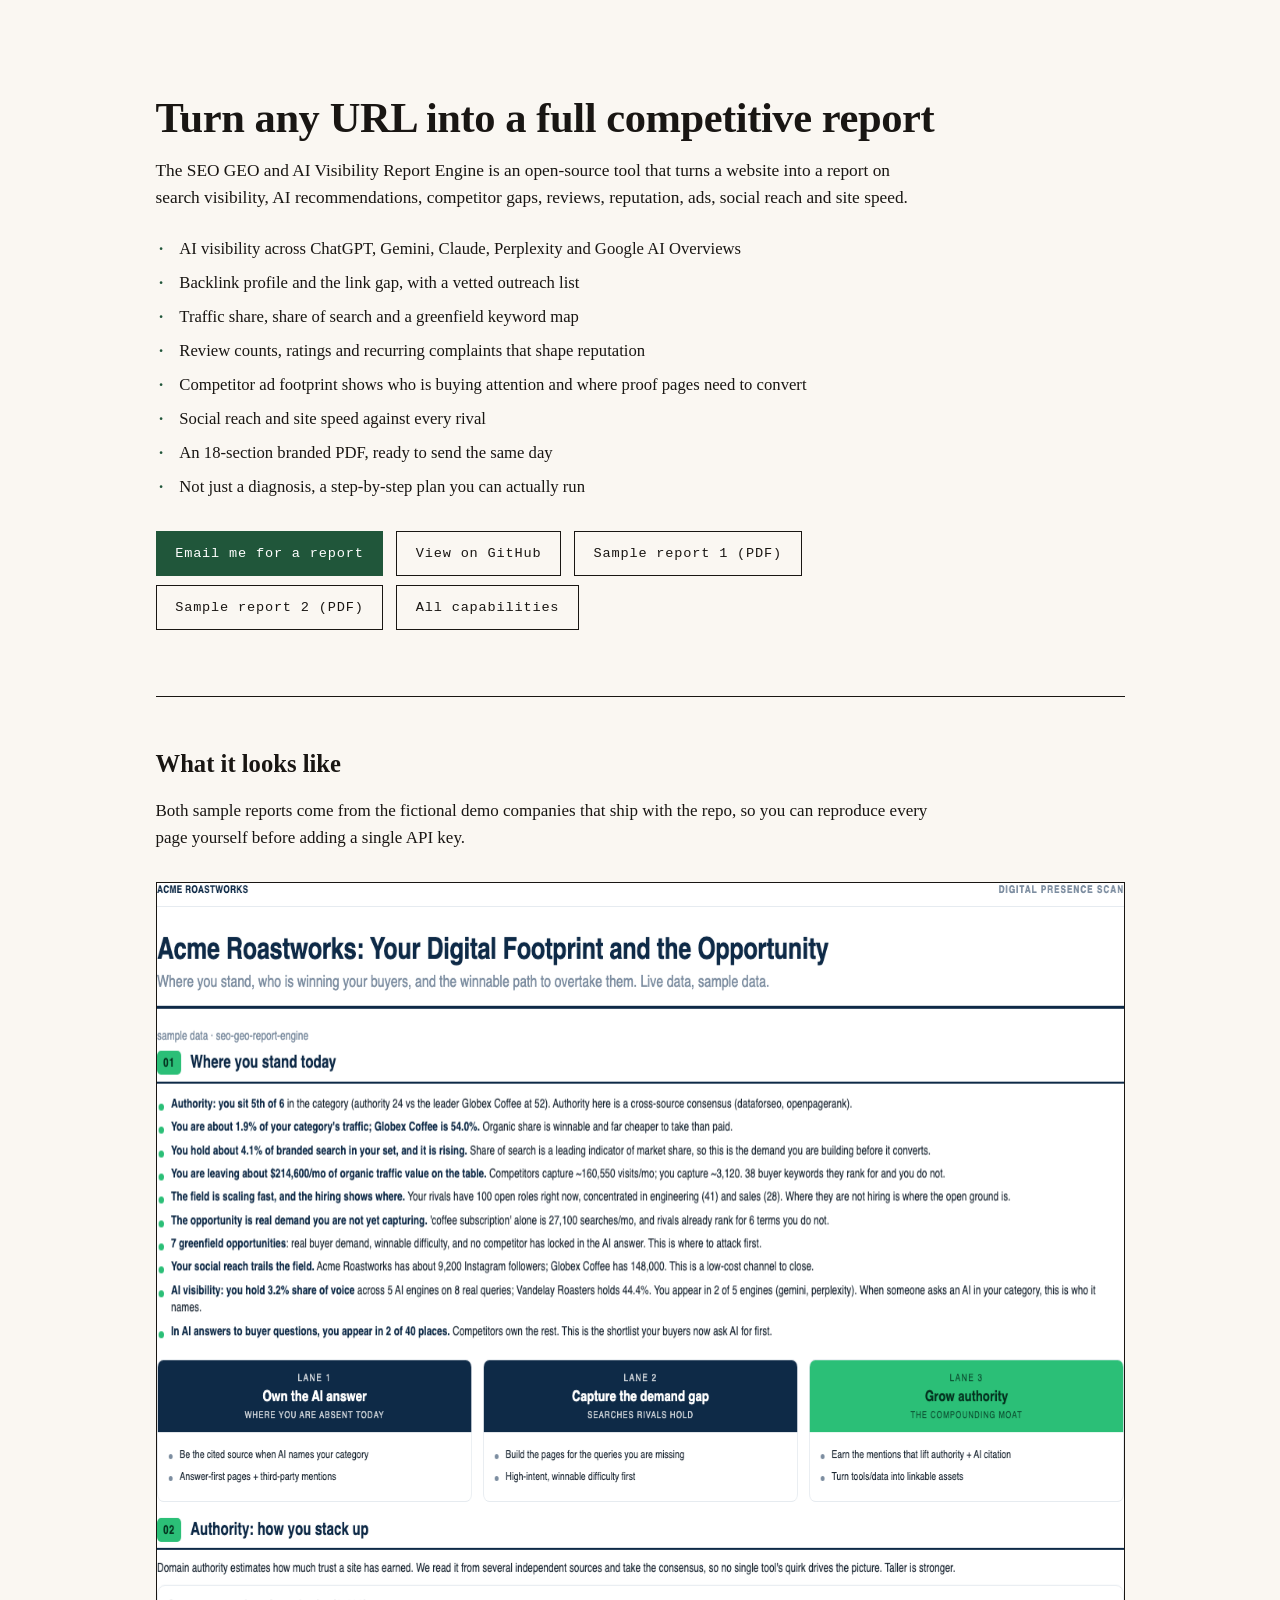
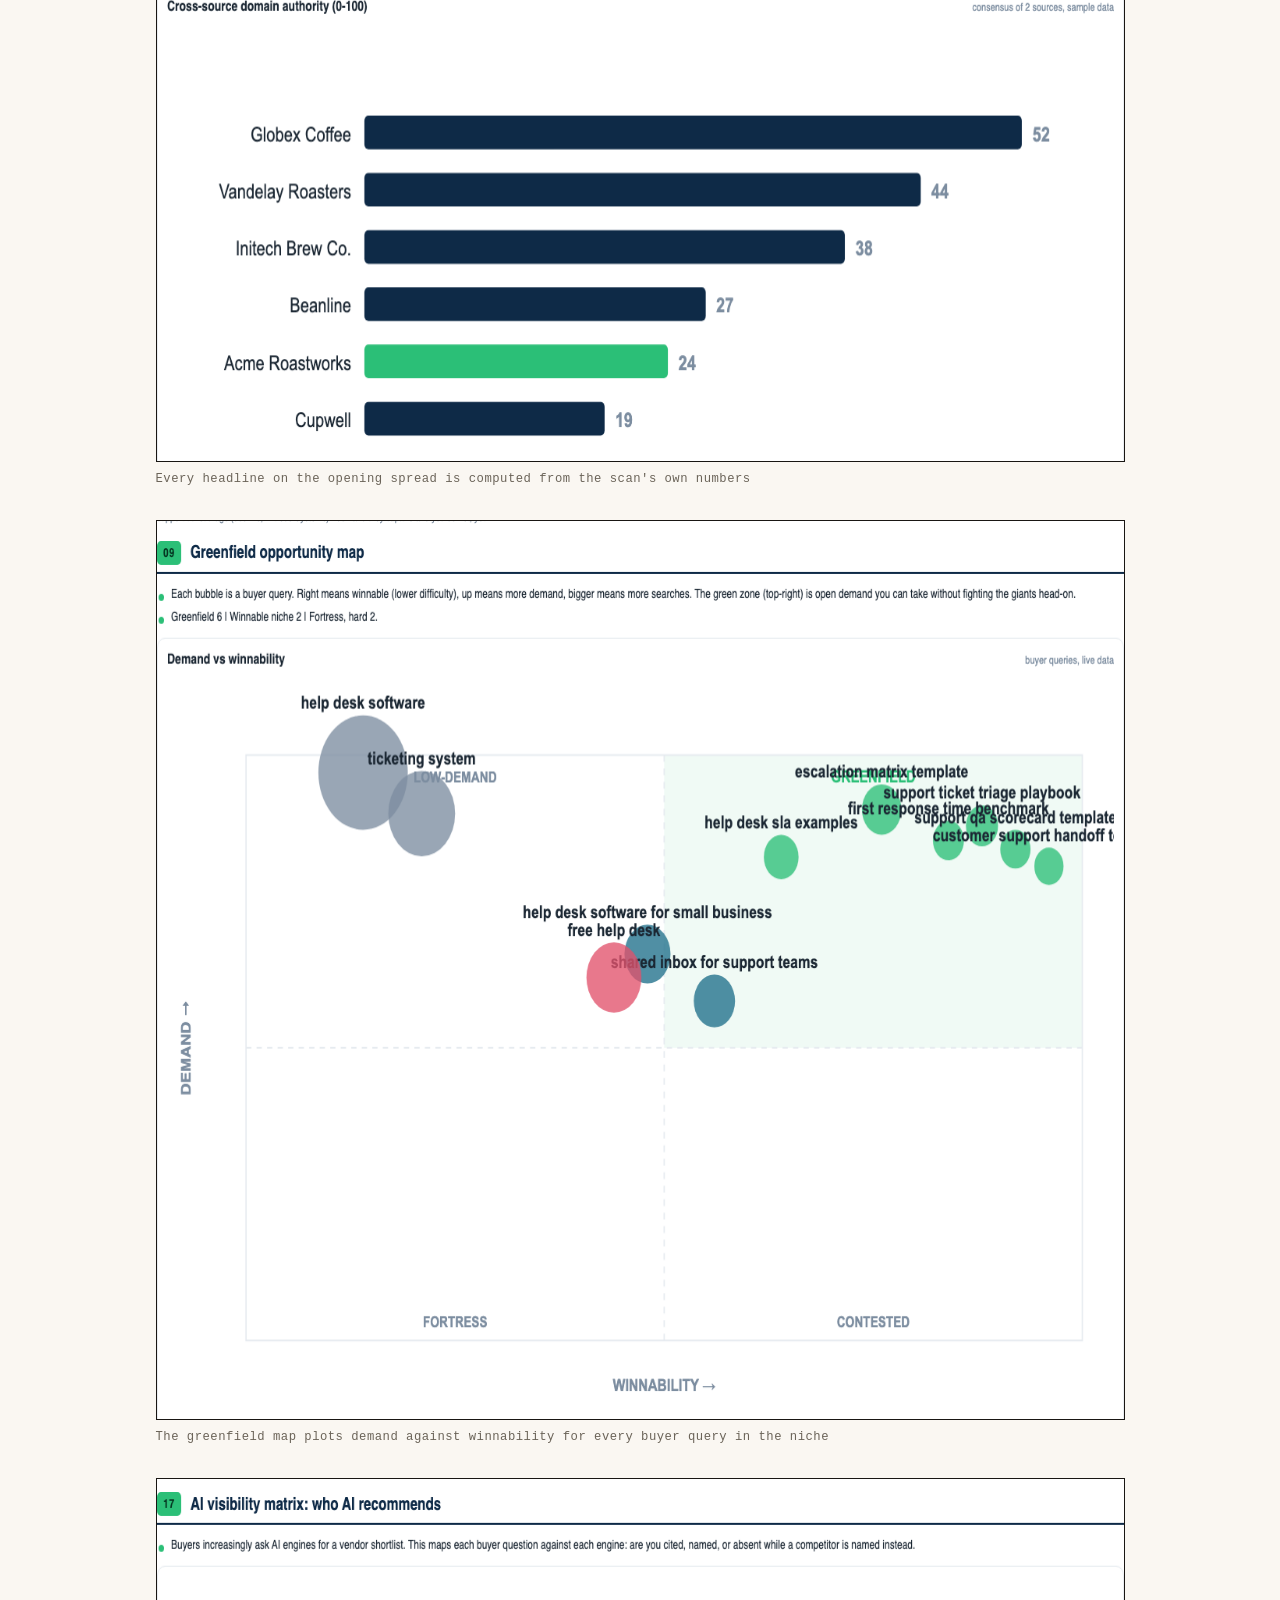
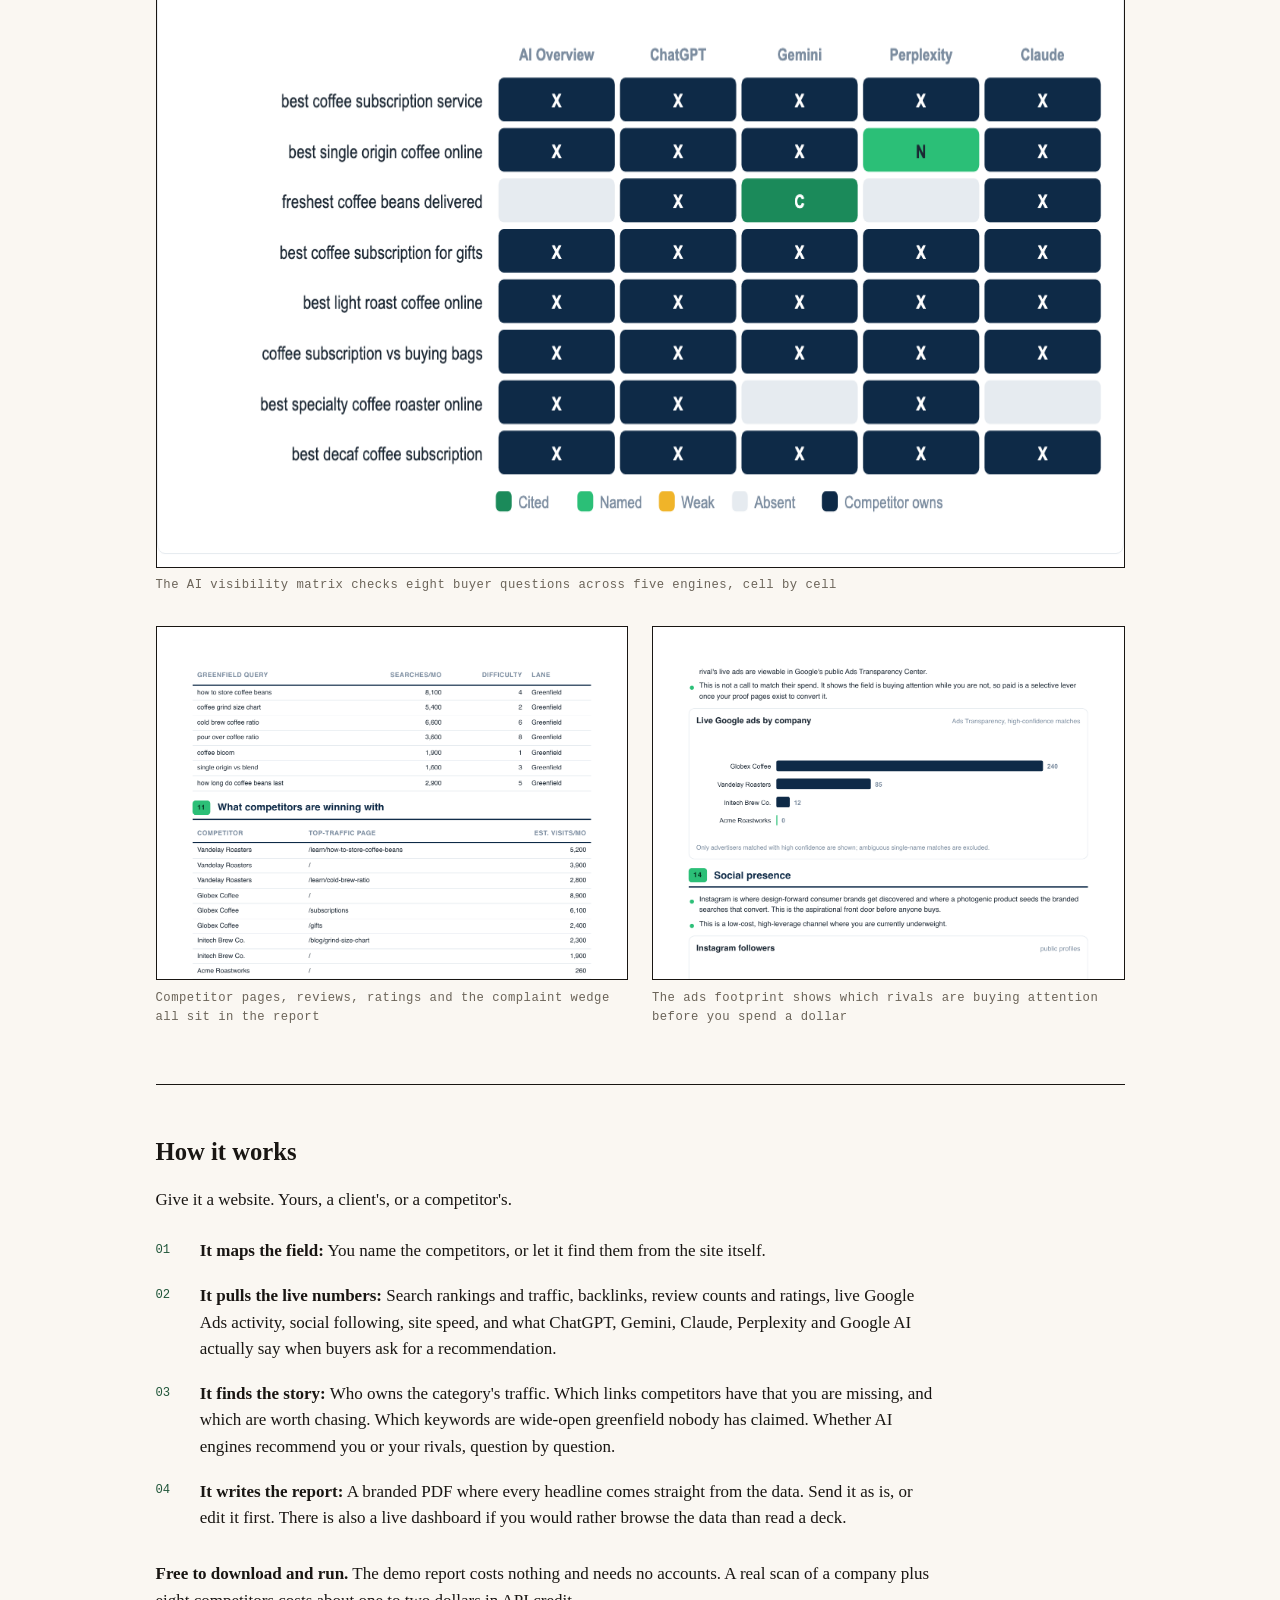
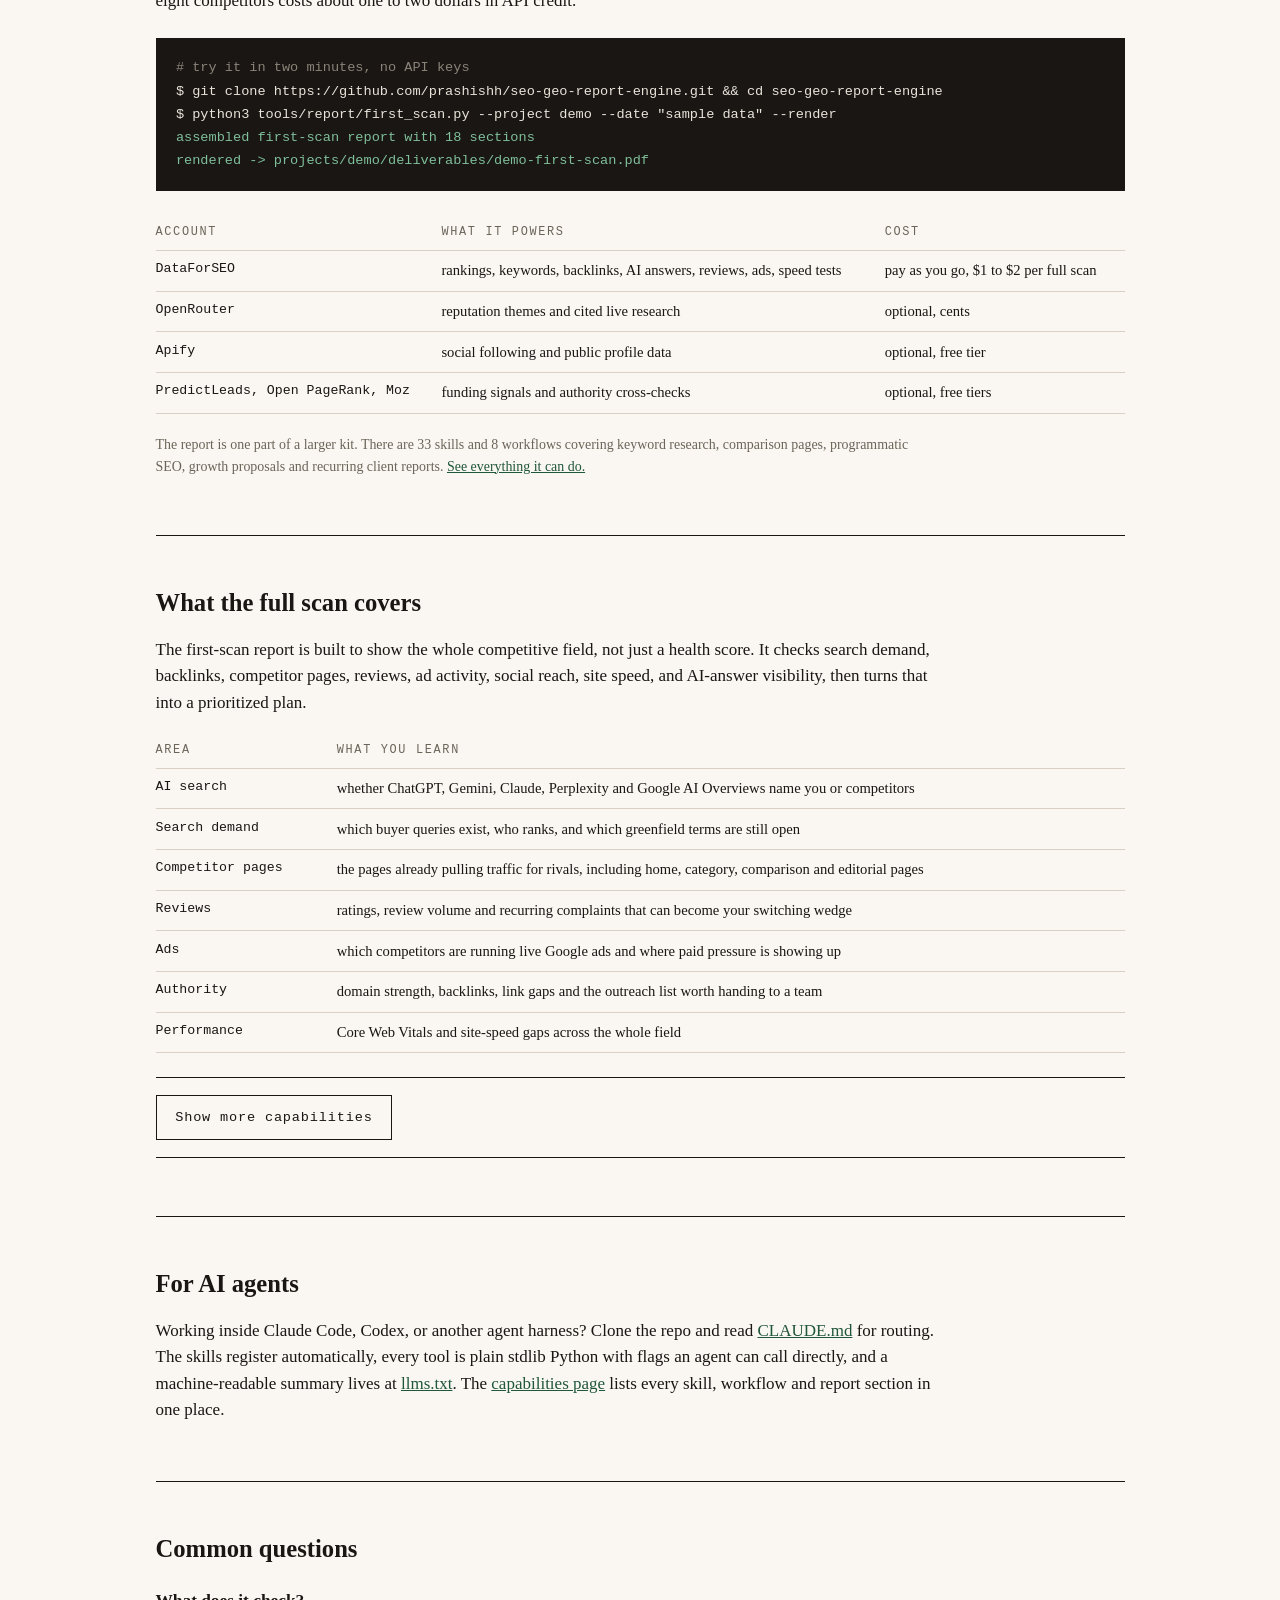
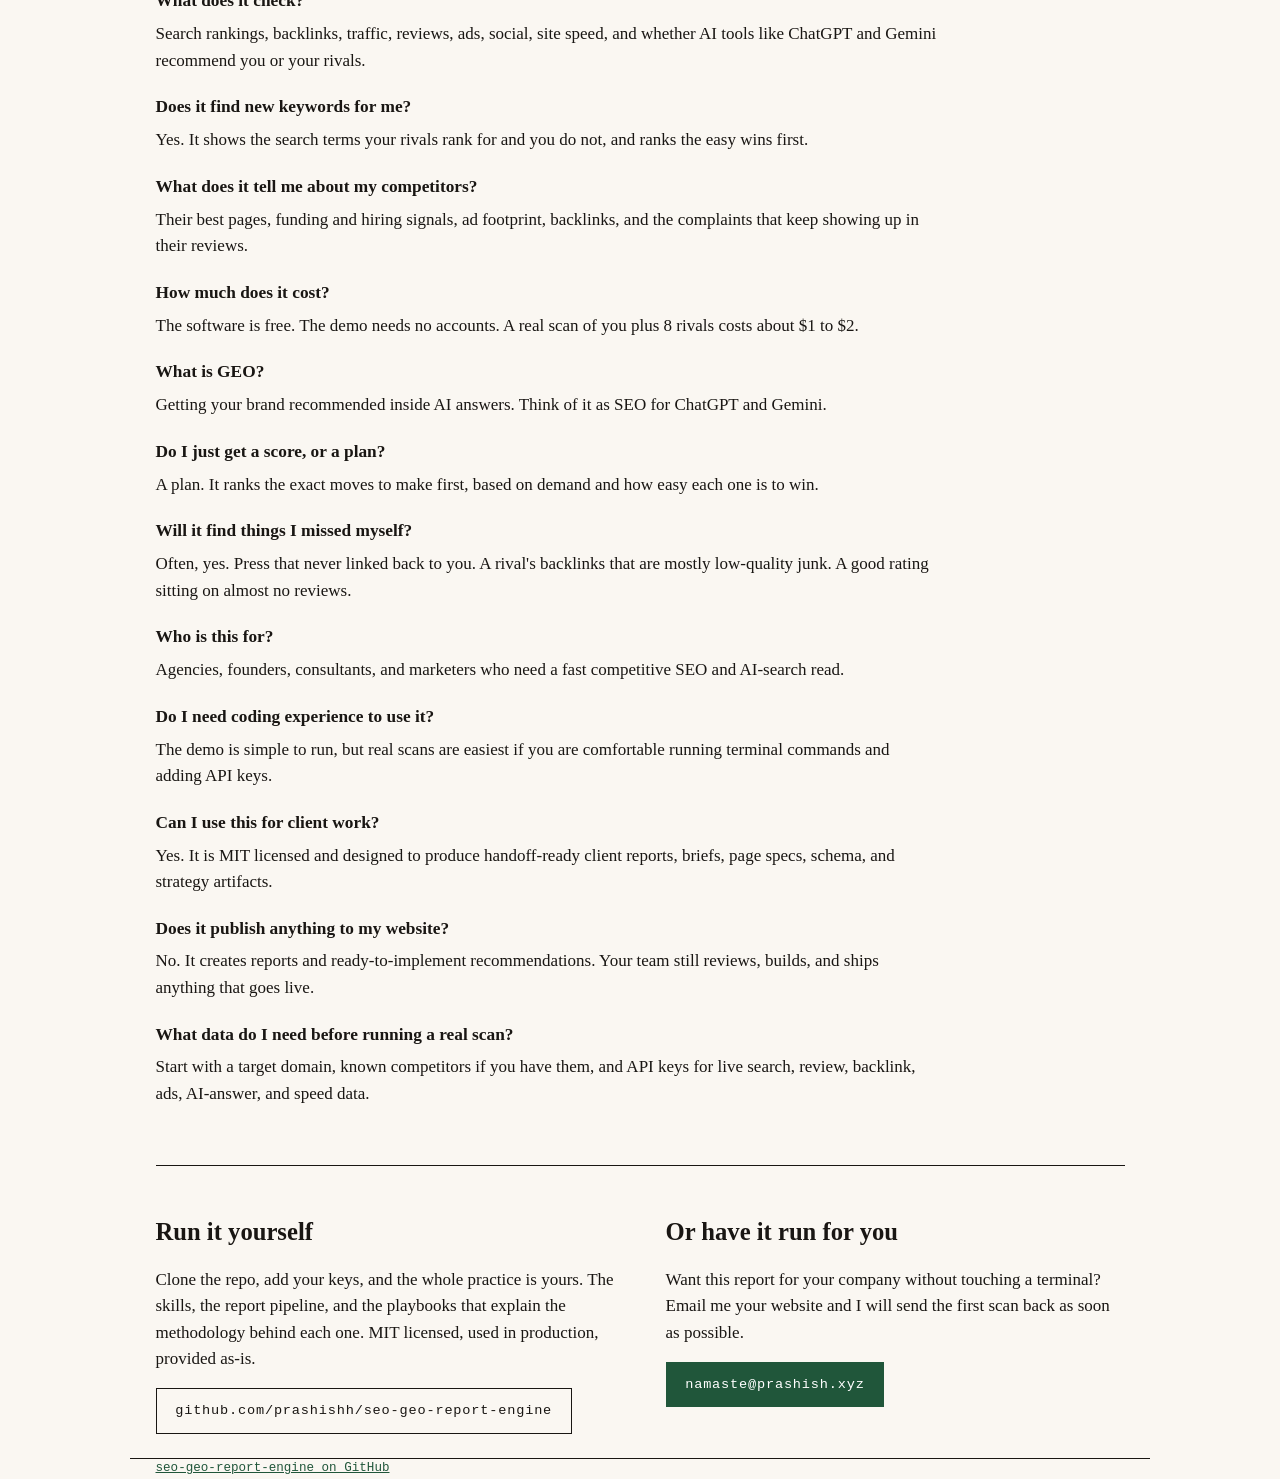
==== docs/index.html @ feab4799 "Polish homepage proof section" ====
<!doctype html>
<html lang="en">
<head>
<meta charset="utf-8">
<meta name="viewport" content="width=device-width, initial-scale=1">
<title>SEO GEO and AI Visibility Report Engine</title>
<meta name="description" content="Are you seen across search, AI, reviews, ads, social and competitors? An open-source SEO, GEO and AI visibility report engine. Point it at any website for an 18-section competitive report covering AI recommendations, competitor gaps, review counts, reputation, ads footprint, social reach and site speed.">
<link rel="canonical" href="https://geoseo-visibility.prashish.xyz/">
<meta property="og:type" content="website">
<meta property="og:title" content="SEO GEO and AI Visibility Report Engine">
<meta property="og:description" content="Are you seen across search, AI, reviews, ads, social and competitors? An open-source SEO, GEO and AI visibility report engine. Point it at any website for an 18-section competitive report covering AI recommendations, competitor gaps, review counts, reputation, ads footprint, social reach and site speed.">
<meta property="og:url" content="https://geoseo-visibility.prashish.xyz/">
<meta property="og:image" content="https://geoseo-visibility.prashish.xyz/assets/shot-summary.png">
<meta name="twitter:card" content="summary_large_image">
<meta name="twitter:title" content="SEO GEO and AI Visibility Report Engine">
<meta name="twitter:description" content="Are you seen across search, AI, reviews, ads, social and competitors? An open-source SEO, GEO and AI visibility report engine. Point it at any website for an 18-section competitive report covering AI recommendations, competitor gaps, review counts, reputation, ads footprint, social reach and site speed.">
<meta name="twitter:image" content="https://geoseo-visibility.prashish.xyz/assets/shot-summary.png">
<script type="application/ld+json">{"@context": "https://schema.org", "@type": "SoftwareApplication", "name": "seo-geo-report-engine", "alternateName": "SEO GEO and AI Visibility Report Engine", "description": "Are you seen across search, AI, reviews, ads, social and competitors? An open-source SEO, GEO and AI visibility report engine. Point it at any website for an 18-section competitive report covering AI recommendations, competitor gaps, review counts, reputation, ads footprint, social reach and site speed.", "url": "https://geoseo-visibility.prashish.xyz/", "applicationCategory": "BusinessApplication", "operatingSystem": "macOS, Linux, Windows", "dateModified": "2026-07-04", "publisher": {"@type": "Organization", "name": "seo-geo-report-engine", "url": "https://geoseo-visibility.prashish.xyz/"}, "offers": {"@type": "Offer", "price": "0", "priceCurrency": "USD"}, "license": "https://opensource.org/license/mit/", "sameAs": ["https://github.com/prashishh/seo-geo-report-engine"]}</script>
<script type="application/ld+json">{"@context": "https://schema.org", "@type": "Organization", "name": "seo-geo-report-engine", "url": "https://geoseo-visibility.prashish.xyz/", "email": "namaste@prashish.xyz", "sameAs": ["https://github.com/prashishh/seo-geo-report-engine"]}</script>
<script type="application/ld+json">
{
  "@context": "https://schema.org",
  "@type": "FAQPage",
  "mainEntity": [
    {"@type": "Question", "name": "What does it check?", "acceptedAnswer": {"@type": "Answer", "text": "Search rankings, backlinks, traffic, reviews, ads, social, site speed, and whether AI tools like ChatGPT and Gemini recommend you or your rivals."}},
    {"@type": "Question", "name": "Does it find new keywords for me?", "acceptedAnswer": {"@type": "Answer", "text": "Yes. It shows the search terms your rivals rank for and you do not, and ranks the easy wins first."}},
    {"@type": "Question", "name": "What does it tell me about my competitors?", "acceptedAnswer": {"@type": "Answer", "text": "Their best pages, funding and hiring signals, ad footprint, backlinks, and the complaints that keep showing up in their reviews."}},
    {"@type": "Question", "name": "How much does it cost?", "acceptedAnswer": {"@type": "Answer", "text": "The software is free. The demo needs no accounts. A real scan of you plus 8 rivals costs about $1 to $2."}},
    {"@type": "Question", "name": "What is GEO?", "acceptedAnswer": {"@type": "Answer", "text": "Getting your brand recommended inside AI answers. Think of it as SEO for ChatGPT and Gemini."}},
    {"@type": "Question", "name": "Do I just get a score, or a plan?", "acceptedAnswer": {"@type": "Answer", "text": "A plan. It ranks the exact moves to make first, based on demand and how easy each one is to win."}},
    {"@type": "Question", "name": "Will it find things I missed myself?", "acceptedAnswer": {"@type": "Answer", "text": "Often, yes. Press that never linked back to you. A rival's backlinks that are mostly low-quality junk. A good rating sitting on almost no reviews."}},
    {"@type": "Question", "name": "Who is this for?", "acceptedAnswer": {"@type": "Answer", "text": "Agencies, founders, consultants, and marketers who need a fast competitive SEO and AI-search read."}},
    {"@type": "Question", "name": "Do I need coding experience to use it?", "acceptedAnswer": {"@type": "Answer", "text": "The demo is simple to run, but real scans are easiest if you are comfortable running terminal commands and adding API keys."}},
    {"@type": "Question", "name": "Can I use this for client work?", "acceptedAnswer": {"@type": "Answer", "text": "Yes. It is MIT licensed and designed to produce handoff-ready client reports, briefs, page specs, schema, and strategy artifacts."}},
    {"@type": "Question", "name": "Does it publish anything to my website?", "acceptedAnswer": {"@type": "Answer", "text": "No. It creates reports and ready-to-implement recommendations. Your team still reviews, builds, and ships anything that goes live."}},
    {"@type": "Question", "name": "What data do I need before running a real scan?", "acceptedAnswer": {"@type": "Answer", "text": "Start with a target domain, known competitors if you have them, and API keys for live search, review, backlink, ads, AI-answer, and speed data."}}
  ]
}
</script>
<style>
  :root{
    --paper:#faf7f2; --ink:#191613; --muted:#6b6459; --accent:#20563a;
    --rule:#191613; --mono:ui-monospace,"SF Mono",Menlo,Consolas,monospace;
    --serif:"Iowan Old Style",Palatino,"Palatino Linotype",Georgia,serif;
  }
  *{margin:0;padding:0;box-sizing:border-box}
  html{font-size:17px;-webkit-text-size-adjust:100%}
  body{background:var(--paper);color:var(--ink);font-family:var(--serif);line-height:1.55;overflow-wrap:break-word}
  img{max-width:100%}
  .wrap{max-width:60rem;margin:0 auto;padding:0 1.5rem}
  a{color:var(--accent)}
  header.wrap{padding-top:5.5rem}
  h1{font-size:2.5rem;line-height:1.12;font-weight:600;margin:0 0 1rem;letter-spacing:-.01em;max-width:52rem}
  .sub{font-size:1.18rem;font-style:italic;color:#40392f;margin-bottom:1.4rem;max-width:46rem}
  .def{font-size:1.02rem;margin-bottom:1.2rem}
  .expect{list-style:none;margin:0 0 1.6rem}
  .expect li{padding:.24rem 0 .24rem 1.4rem;position:relative;font-size:.98rem;max-width:46rem}
  .expect li::before{content:"·";position:absolute;left:.2rem;color:var(--accent);font-weight:700}
  .rule{border:0;border-top:1px solid var(--rule);margin:3.4rem 0 2.8rem}
  section{padding:0}
  h2{font-size:1.45rem;font-weight:600;margin-bottom:.9rem}
  h3{font-size:1.02rem;font-weight:600;margin:1.2rem 0 .35rem}
  p{margin-bottom:.95rem;max-width:46rem}
  .term{background:var(--ink);color:#e9e4da;font-family:var(--mono);font-size:.8rem;line-height:1.7;padding:1.1rem 1.2rem;overflow-x:auto;margin:1.4rem 0;white-space:pre}
  .term .c{color:#8a8378}
  .term .g{color:#7fbf9a}
  figure{margin:1.8rem 0}
  figure a{display:block}
  figure img{width:100%;display:block;border:1px solid var(--ink)}
  figcaption{font-family:var(--mono);font-size:.72rem;letter-spacing:.04em;color:var(--muted);margin-top:.5rem}
  .proof-grid{display:grid;grid-template-columns:1fr 1fr;gap:1.4rem;margin:1.8rem 0}
  .proof-grid figure{margin:0}
  .proof-grid a{aspect-ratio:4/3;overflow:hidden;border:1px solid var(--ink)}
  .proof-grid img{height:100%;object-fit:cover;object-position:top;border:0}
  .steps{counter-reset:s;list-style:none;margin:.4rem 0 1.2rem}
  .steps li{counter-increment:s;padding:.55rem 0 .55rem 2.6rem;position:relative;max-width:46rem}
  .steps li::before{content:counter(s,decimal-leading-zero);position:absolute;left:0;top:.7rem;font-family:var(--mono);font-size:.72rem;color:var(--accent)}
  .steps b{font-weight:600}
  table{border-collapse:collapse;width:100%;font-size:.86rem;margin:.8rem 0 1.2rem}
  th,td{text-align:left;padding:.5rem .6rem .5rem 0;border-bottom:1px solid #d8d1c3;vertical-align:top}
  th{font-family:var(--mono);font-size:.7rem;letter-spacing:.14em;text-transform:uppercase;color:var(--muted);font-weight:500}
  td:first-child{font-family:var(--mono);font-size:.78rem}
  details{border-top:1px solid var(--rule);border-bottom:1px solid var(--rule);padding:1rem 0;margin:1.4rem 0 0}
  summary{cursor:pointer;display:inline-block;font-family:var(--mono);font-size:.8rem;letter-spacing:.06em;padding:.65rem 1.1rem;border:1px solid var(--ink);color:var(--ink);list-style:none}
  summary::-webkit-details-marker{display:none}
  summary:hover{background:var(--ink);color:var(--paper)}
  details[open] summary{margin-bottom:1rem;background:var(--ink);color:var(--paper)}
  .split{display:grid;grid-template-columns:1fr 1fr;gap:3rem;margin-top:.6rem}
  @media(max-width:700px){.split,.proof-grid{grid-template-columns:1fr}html{font-size:16px}h1{font-size:1.95rem}header.wrap{padding-top:3.5rem}}
  .btn{display:inline-block;font-family:var(--mono);font-size:.8rem;letter-spacing:.06em;padding:.65rem 1.1rem;border:1px solid var(--ink);color:var(--ink);text-decoration:none;background:transparent;margin:0 .5rem .5rem 0}
  .btn:hover{background:var(--ink);color:var(--paper)}
  .btn.solid{background:var(--accent);border-color:var(--accent);color:#fff}
  .btn.solid:hover{background:#17402b;border-color:#17402b}
  footer{margin-top:3.4rem;padding:1.6rem 0 3.2rem;border-top:1px solid var(--rule);font-family:var(--mono);font-size:.74rem}
  .fine{font-size:.82rem;color:var(--muted);max-width:46rem}
</style>
</head>
<body>

<header class="wrap">
  <h1>Turn any URL into a full competitive report</h1>
  <p class="def">The SEO GEO and AI Visibility Report Engine is an open-source tool that turns a
  website into a report on search visibility, AI recommendations, competitor gaps, reviews,
  reputation, ads, social reach and site speed.</p>
  <ul class="expect">
    <li>AI visibility across ChatGPT, Gemini, Claude, Perplexity and Google AI Overviews</li>
    <li>Backlink profile and the link gap, with a vetted outreach list</li>
    <li>Traffic share, share of search and a greenfield keyword map</li>
    <li>Review counts, ratings and recurring complaints that shape reputation</li>
    <li>Competitor ad footprint shows who is buying attention and where proof pages need to convert</li>
    <li>Social reach and site speed against every rival</li>
    <li>An 18-section branded PDF, ready to send the same day</li>
    <li>Not just a diagnosis, a step-by-step plan you can actually run</li>
  </ul>
  <p>
    <a class="btn solid" href="mailto:namaste@prashish.xyz?subject=First%20scan%20request">Email me for a report</a>
    <a class="btn" href="https://github.com/prashishh/seo-geo-report-engine">View on GitHub</a>
    <a class="btn" href="assets/sample-report-1.pdf">Sample report 1 (PDF)</a>
    <a class="btn" href="assets/sample-report-2.pdf">Sample report 2 (PDF)</a>
    <a class="btn" href="capabilities.html">All capabilities</a>
  </p>
  <hr class="rule">
</header>

<section class="wrap">
  <h2>What it looks like</h2>
  <p>Both sample reports come from the fictional demo companies that ship with the repo, so you
  can reproduce every page yourself before adding a single API key.</p>
  <figure>
    <a href="assets/shot-summary.png" target="_blank" rel="noopener"><img src="assets/shot-summary.png" alt="Report opening page with headline findings and a domain authority chart" width="1240" height="1180"></a>
    <figcaption>Every headline on the opening spread is computed from the scan's own numbers</figcaption>
  </figure>
  <figure>
    <a href="assets/shot-greenfield.png" target="_blank" rel="noopener"><img src="assets/shot-greenfield.png" alt="Greenfield opportunity map plotting demand against winnability for buyer queries" width="1240" height="900" loading="lazy"></a>
    <figcaption>The greenfield map plots demand against winnability for every buyer query in the niche</figcaption>
  </figure>
  <figure>
    <a href="assets/shot-matrix.png" target="_blank" rel="noopener"><img src="assets/shot-matrix.png" alt="AI visibility matrix showing eight buyer questions across five AI engines" width="1240" height="690" loading="lazy"></a>
    <figcaption>The AI visibility matrix checks eight buyer questions across five engines, cell by cell</figcaption>
  </figure>
  <div class="proof-grid">
    <figure>
      <a href="assets/shot-pages-reviews.png" target="_blank" rel="noopener"><img src="assets/shot-pages-reviews.png" alt="Report page showing competitor top traffic pages, review counts, ratings and complaints" width="1240" height="1754" loading="lazy"></a>
      <figcaption>Competitor pages, reviews, ratings and the complaint wedge all sit in the report</figcaption>
    </figure>
    <figure>
      <a href="assets/shot-ads-footprint.png" target="_blank" rel="noopener"><img src="assets/shot-ads-footprint.png" alt="Report page showing live Google ads by company and social presence benchmarks" width="1240" height="1754" loading="lazy"></a>
      <figcaption>The ads footprint shows which rivals are buying attention before you spend a dollar</figcaption>
    </figure>
  </div>
  <hr class="rule">
</section>

<section class="wrap">
  <h2>How it works</h2>
  <p>Give it a website. Yours, a client's, or a competitor's.</p>
  <ol class="steps">
    <li><b>It maps the field:</b> You name the competitors, or let it find them from the site
        itself.</li>
    <li><b>It pulls the live numbers:</b> Search rankings and traffic, backlinks, review counts
        and ratings, live Google Ads activity, social following, site speed, and what ChatGPT,
        Gemini, Claude, Perplexity and Google AI actually say when buyers ask for a
        recommendation.</li>
    <li><b>It finds the story:</b> Who owns the category's traffic. Which links competitors have
        that you are missing, and which are worth chasing. Which keywords are wide-open greenfield
        nobody has claimed. Whether AI engines recommend you or your rivals, question by
        question.</li>
    <li><b>It writes the report:</b> A branded PDF where every headline comes straight from the
        data. Send it as is, or edit it first. There is also a live dashboard if you would rather
        browse the data than read a deck.</li>
  </ol>
  <p><b>Free to download and run.</b> The demo report costs nothing and needs no accounts. A real
  scan of a company plus eight competitors costs about one to two dollars in API credit.</p>
  <div class="term"><span class="c"># try it in two minutes, no API keys</span>
$ git clone https://github.com/prashishh/seo-geo-report-engine.git &amp;&amp; cd seo-geo-report-engine
$ python3 tools/report/first_scan.py --project demo --date "sample data" --render
<span class="g">assembled first-scan report with 18 sections</span>
<span class="g">rendered -&gt; projects/demo/deliverables/demo-first-scan.pdf</span></div>
  <table>
    <tr><th>Account</th><th>What it powers</th><th>Cost</th></tr>
    <tr><td>DataForSEO</td><td>rankings, keywords, backlinks, AI answers, reviews, ads, speed tests</td><td>pay as you go, $1 to $2 per full scan</td></tr>
    <tr><td>OpenRouter</td><td>reputation themes and cited live research</td><td>optional, cents</td></tr>
    <tr><td>Apify</td><td>social following and public profile data</td><td>optional, free tier</td></tr>
    <tr><td>PredictLeads, Open PageRank, Moz</td><td>funding signals and authority cross-checks</td><td>optional, free tiers</td></tr>
  </table>
  <p class="fine">The report is one part of a larger kit. There are 33 skills and 8 workflows
  covering keyword research, comparison pages, programmatic SEO, growth proposals and recurring
  client reports. <a href="capabilities.html">See everything it can do.</a></p>
  <hr class="rule">
</section>

<section class="wrap" id="capabilities">
  <h2>What the full scan covers</h2>
  <p>The first-scan report is built to show the whole competitive field, not just a health score.
  It checks search demand, backlinks, competitor pages, reviews, ad activity, social reach, site
  speed, and AI-answer visibility, then turns that into a prioritized plan.</p>
  <table>
    <tr><th>Area</th><th>What you learn</th></tr>
    <tr><td>AI search</td><td>whether ChatGPT, Gemini, Claude, Perplexity and Google AI Overviews name you or competitors</td></tr>
    <tr><td>Search demand</td><td>which buyer queries exist, who ranks, and which greenfield terms are still open</td></tr>
    <tr><td>Competitor pages</td><td>the pages already pulling traffic for rivals, including home, category, comparison and editorial pages</td></tr>
    <tr><td>Reviews</td><td>ratings, review volume and recurring complaints that can become your switching wedge</td></tr>
    <tr><td>Ads</td><td>which competitors are running live Google ads and where paid pressure is showing up</td></tr>
    <tr><td>Authority</td><td>domain strength, backlinks, link gaps and the outreach list worth handing to a team</td></tr>
    <tr><td>Performance</td><td>Core Web Vitals and site-speed gaps across the whole field</td></tr>
  </table>
  <details>
    <summary>Show more capabilities</summary>
    <h3>The 18 report sections</h3>
    <table>
      <tr><td>01</td><td>Where you stand today</td><td>headline findings computed from the scan</td></tr>
      <tr><td>02</td><td>Domain authority</td><td>trust score for you and every rival</td></tr>
      <tr><td>03</td><td>Backlinks and the link gap</td><td>who links to your rivals but not to you, junk filtered out</td></tr>
      <tr><td>04</td><td>Press and awards</td><td>coverage you already have and whether it passes authority</td></tr>
      <tr><td>05</td><td>Traffic share</td><td>how category organic visits split across the field</td></tr>
      <tr><td>06</td><td>Share of search</td><td>who buyers look for by name</td></tr>
      <tr><td>07</td><td>The demand you are missing</td><td>keywords rivals rank for that you do not</td></tr>
      <tr><td>08</td><td>Rival funding and hiring</td><td>who raised, who is hiring, and where momentum points</td></tr>
      <tr><td>09</td><td>Search demand and the gap</td><td>highest-intent queries with volume and difficulty</td></tr>
      <tr><td>10</td><td>Greenfield opportunity map</td><td>demand against winnability for buyer queries</td></tr>
      <tr><td>11</td><td>What competitors win with</td><td>each rival's top-traffic pages</td></tr>
      <tr><td>12</td><td>Reputation and the wedge</td><td>ratings, review counts and recurring complaints</td></tr>
      <tr><td>13</td><td>Google Ads footprint</td><td>who is buying attention and how many live ads they run</td></tr>
      <tr><td>14</td><td>Social presence</td><td>follower benchmark on the channel that matters</td></tr>
      <tr><td>15</td><td>Site speed</td><td>Core Web Vitals for the whole field</td></tr>
      <tr><td>16</td><td>AI share of voice</td><td>how often each brand is named across AI engines</td></tr>
      <tr><td>17</td><td>AI visibility matrix</td><td>buyer questions against five engines, cell by cell</td></tr>
      <tr><td>18</td><td>The opportunity and the plan</td><td>the lanes to attack first</td></tr>
    </table>
    <h3>Skills and workflows</h3>
    <table>
      <tr><td>AI search</td><td>llm-visibility, geo-audit, aeo-content-patterns, ai-citation-sprint, serp-intel, web-research</td></tr>
      <tr><td>SEO</td><td>keyword-research, competitor-analysis, backlink-analysis, technical-seo-audit, web-vitals, comparison-pages, programmatic-seo, schema-markup and more</td></tr>
      <tr><td>Strategy</td><td>first-scan-report, opportunity-map, market-opportunity, positioning-messaging, customer-research, proposal-builder</td></tr>
      <tr><td>Operations</td><td>report-generator, kpi-dashboard, agency-dashboard, seo-data-router, skill-navigator</td></tr>
      <tr><td>Workflows</td><td>/client-report, /new-client, /discovery-audit, /growth-plan, /growth-proposal, /competitor-watch, /weekly-report, /monthly-report</td></tr>
    </table>
    <p class="fine">The dedicated <a href="capabilities.html">capabilities page</a> keeps the full reference in one place.</p>
  </details>
  <hr class="rule">
</section>

<section class="wrap">
  <h2>For AI agents</h2>
  <p>Working inside Claude Code, Codex, or another agent harness? Clone the repo and read
  <a href="https://github.com/prashishh/seo-geo-report-engine/blob/main/CLAUDE.md">CLAUDE.md</a>
  for routing. The skills register automatically, every tool is plain stdlib Python with flags an
  agent can call directly, and a machine-readable summary lives at
  <a href="llms.txt">llms.txt</a>. The <a href="capabilities.html">capabilities page</a> lists
  every skill, workflow and report section in one place.</p>
  <hr class="rule">
</section>

<section class="wrap">
  <h2>Common questions</h2>
  <h3>What does it check?</h3>
  <p>Search rankings, backlinks, traffic, reviews, ads, social, site speed, and whether AI tools like ChatGPT and Gemini recommend you or your rivals.</p>
  <h3>Does it find new keywords for me?</h3>
  <p>Yes. It shows the search terms your rivals rank for and you do not, and ranks the easy wins first.</p>
  <h3>What does it tell me about my competitors?</h3>
  <p>Their best pages, funding and hiring signals, ad footprint, backlinks, and the complaints that keep showing up in their reviews.</p>
  <h3>How much does it cost?</h3>
  <p>The software is free. The demo needs no accounts. A real scan of you plus 8 rivals costs about $1 to $2.</p>
  <h3>What is GEO?</h3>
  <p>Getting your brand recommended inside AI answers. Think of it as SEO for ChatGPT and Gemini.</p>
  <h3>Do I just get a score, or a plan?</h3>
  <p>A plan. It ranks the exact moves to make first, based on demand and how easy each one is to win.</p>
  <h3>Will it find things I missed myself?</h3>
  <p>Often, yes. Press that never linked back to you. A rival's backlinks that are mostly low-quality junk. A good rating sitting on almost no reviews.</p>
  <h3>Who is this for?</h3>
  <p>Agencies, founders, consultants, and marketers who need a fast competitive SEO and AI-search read.</p>
  <h3>Do I need coding experience to use it?</h3>
  <p>The demo is simple to run, but real scans are easiest if you are comfortable running terminal commands and adding API keys.</p>
  <h3>Can I use this for client work?</h3>
  <p>Yes. It is MIT licensed and designed to produce handoff-ready client reports, briefs, page specs, schema, and strategy artifacts.</p>
  <h3>Does it publish anything to my website?</h3>
  <p>No. It creates reports and ready-to-implement recommendations. Your team still reviews, builds, and ships anything that goes live.</p>
  <h3>What data do I need before running a real scan?</h3>
  <p>Start with a target domain, known competitors if you have them, and API keys for live search, review, backlink, ads, AI-answer, and speed data.</p>
  <hr class="rule">
</section>

<section class="wrap" id="contact">
  <div class="split">
    <div>
      <h2>Run it yourself</h2>
      <p>Clone the repo, add your keys, and the whole practice is yours. The skills, the report
      pipeline, and the playbooks that explain the methodology behind each one. MIT licensed,
      used in production, provided as-is.</p>
      <p><a class="btn" href="https://github.com/prashishh/seo-geo-report-engine">github.com/prashishh/seo-geo-report-engine</a></p>
    </div>
    <div>
      <h2>Or have it run for you</h2>
      <p>Want this report for your company without touching a terminal? Email me your website and
      I will send the first scan back as soon as possible.</p>
      <p><a class="btn solid" href="mailto:namaste@prashish.xyz?subject=First%20scan%20request">namaste@prashish.xyz</a></p>
    </div>
  </div>
</section>

<footer class="wrap">
  <a href="https://github.com/prashishh/seo-geo-report-engine">seo-geo-report-engine on GitHub</a>
</footer>

</body>
</html>
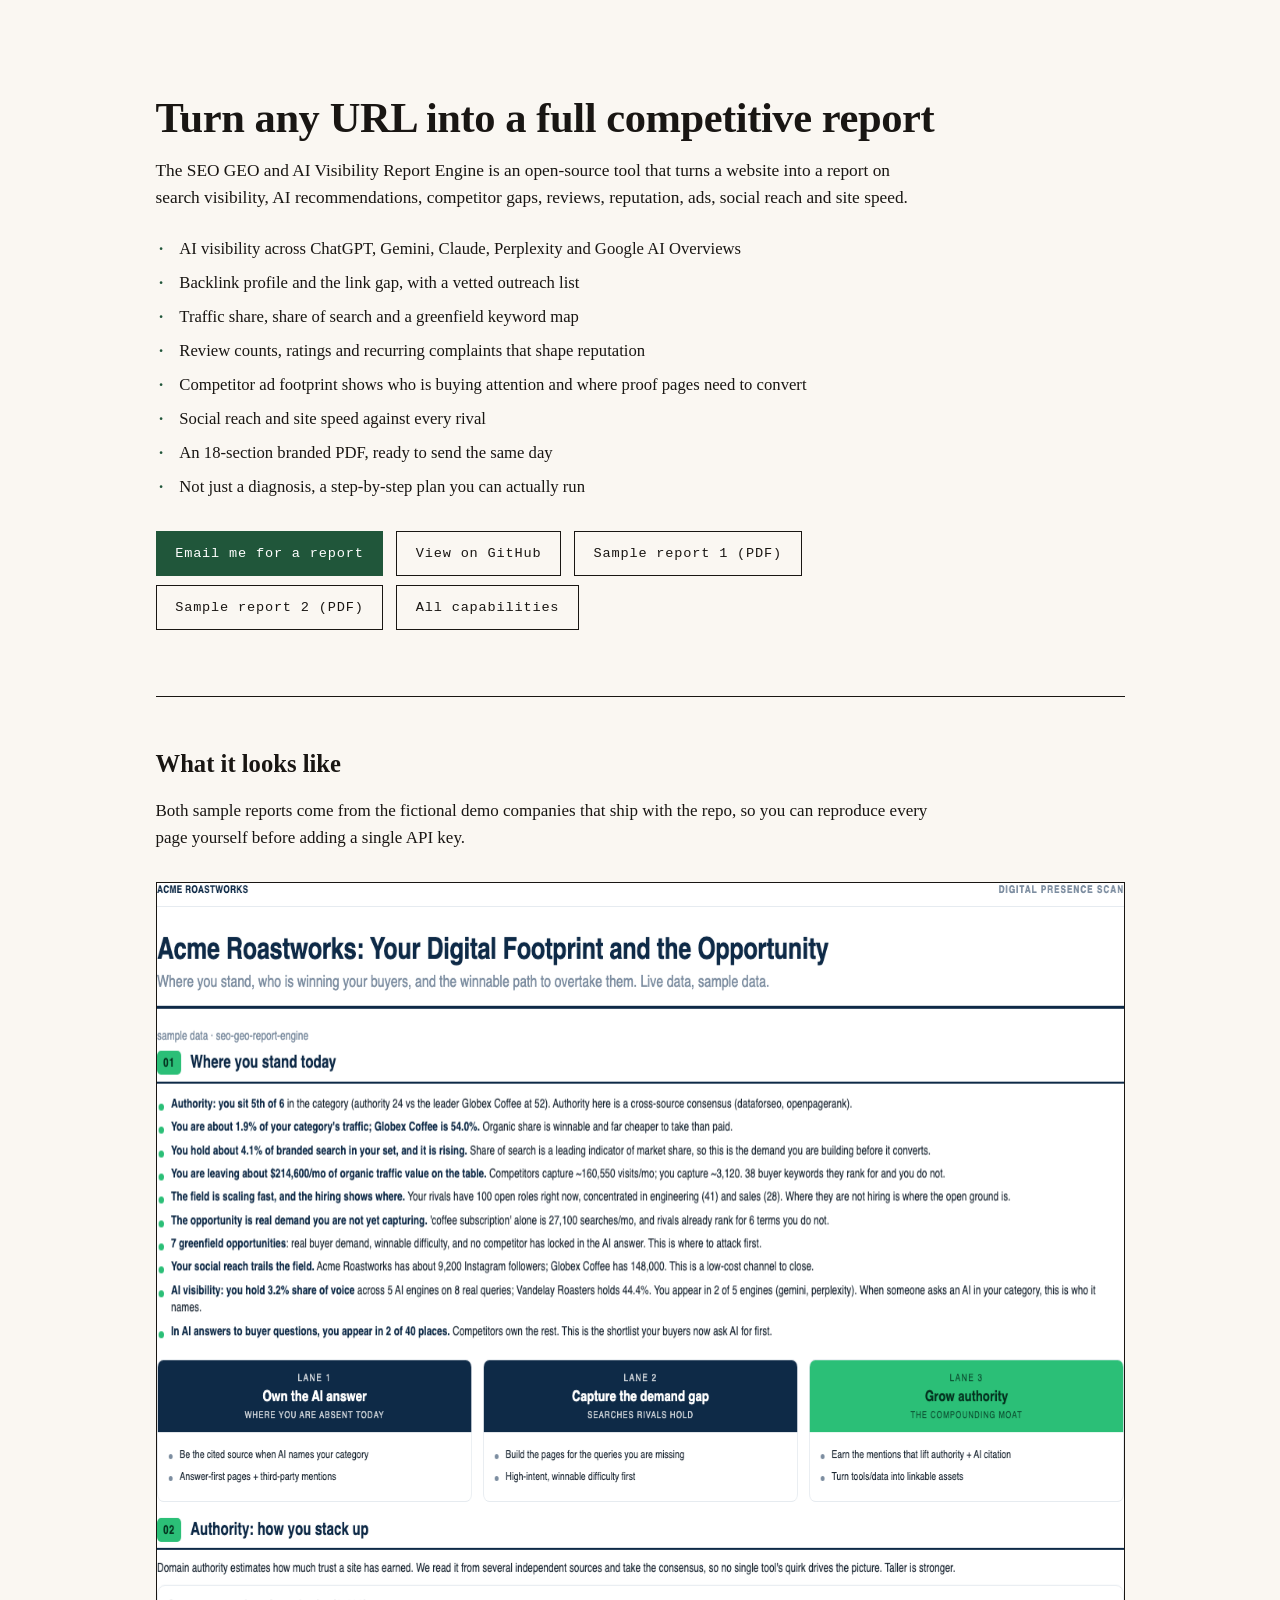
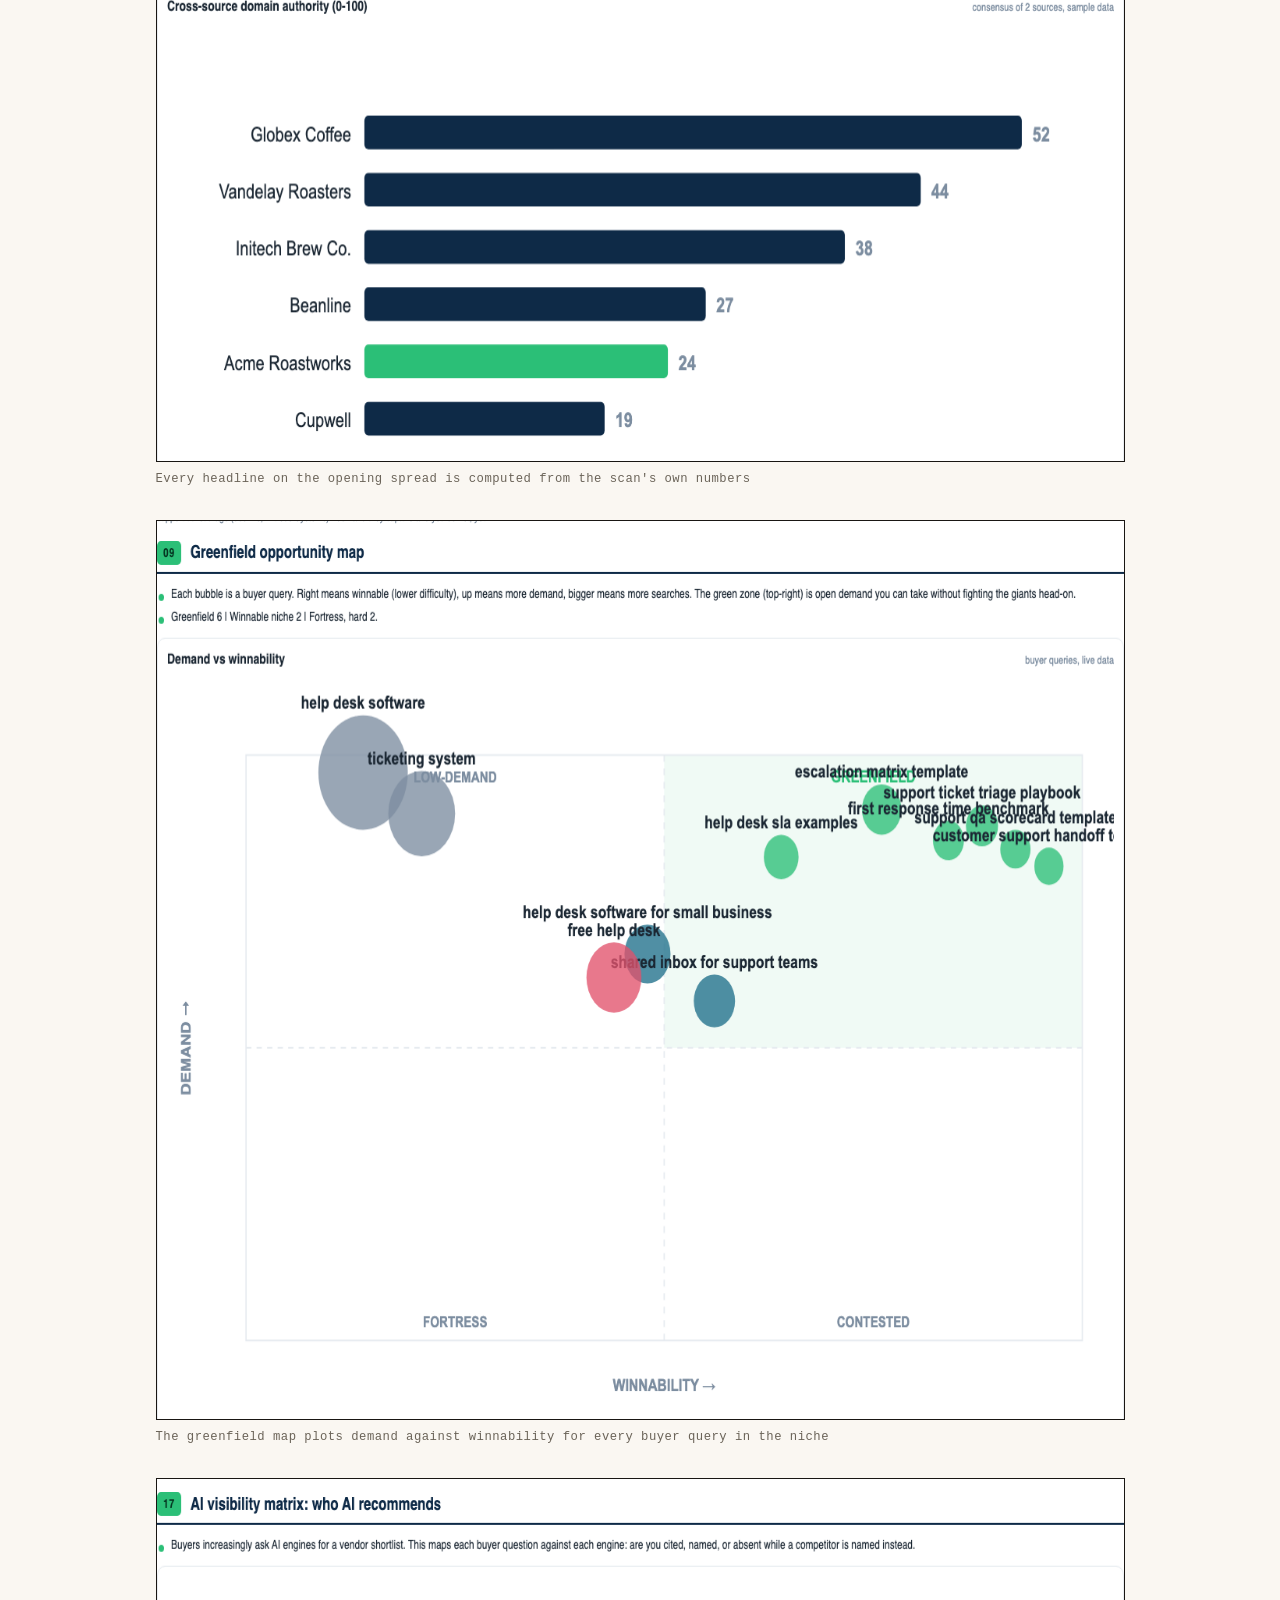
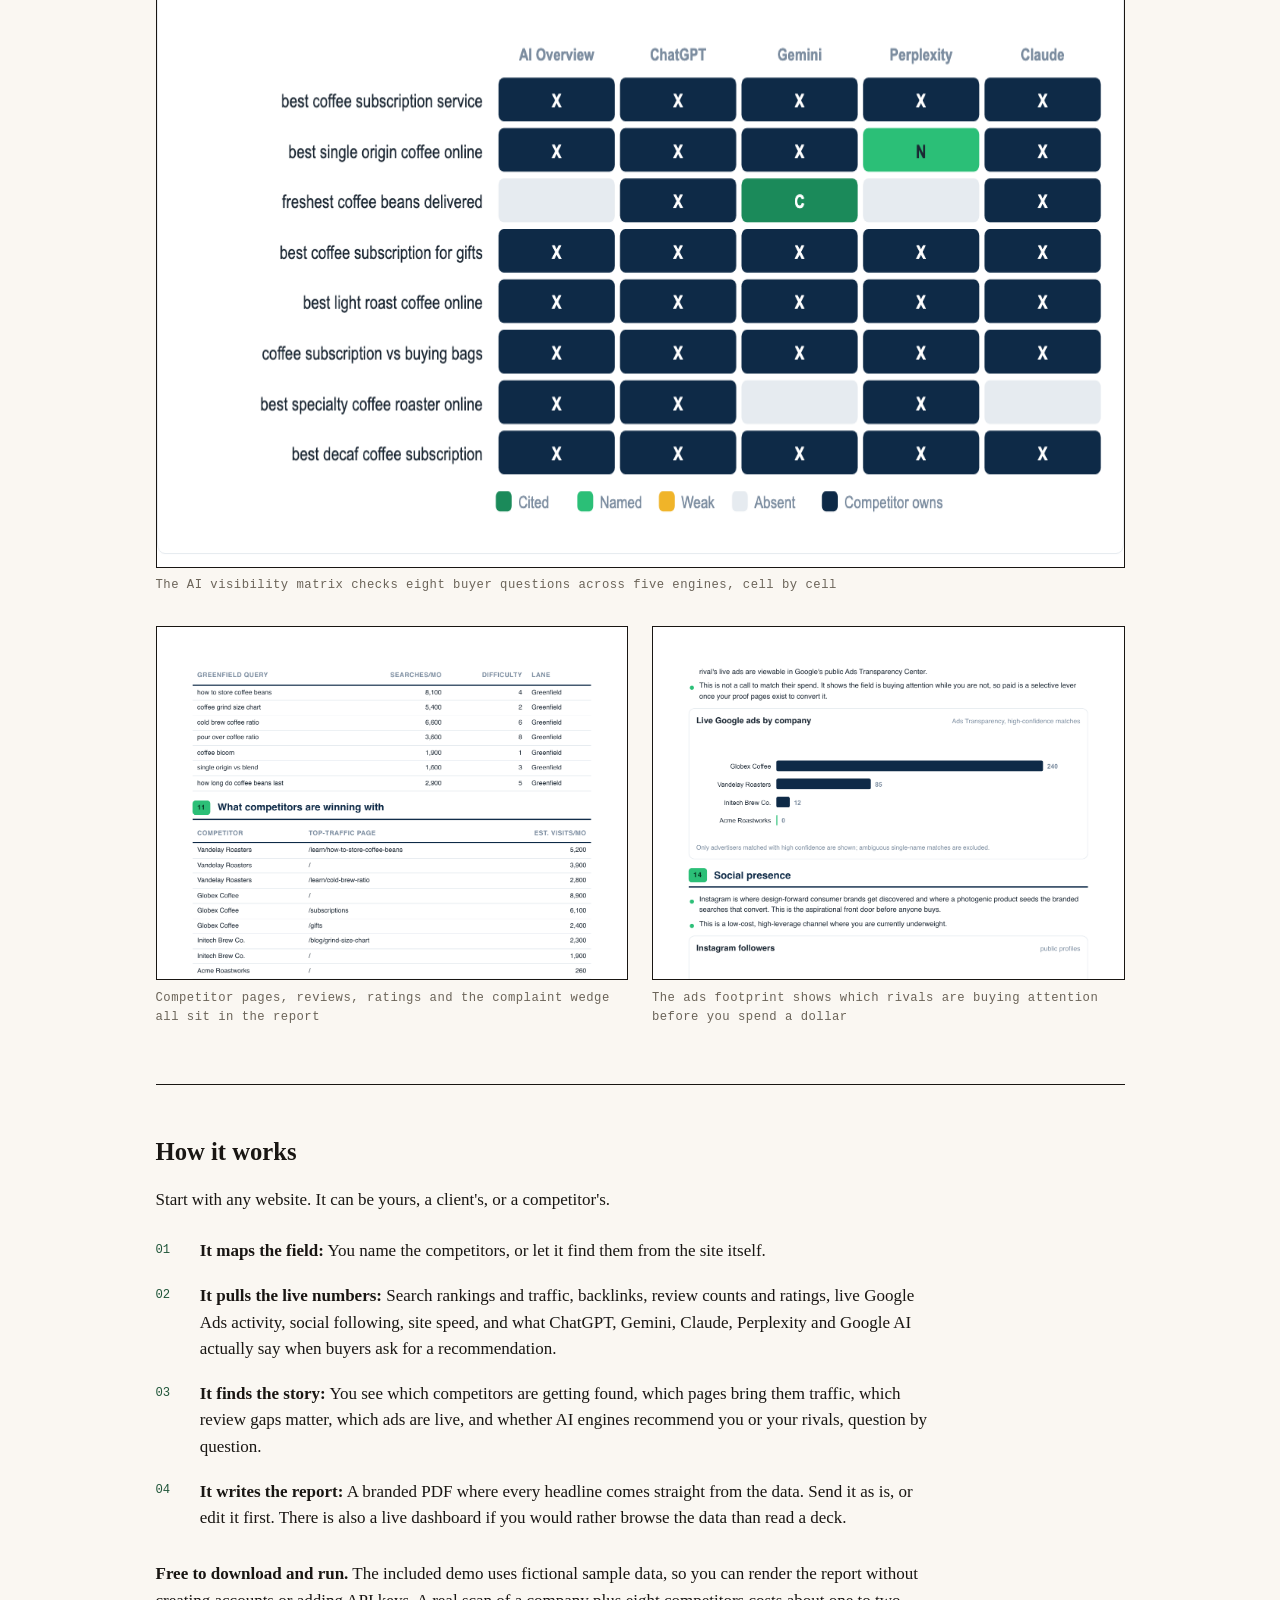
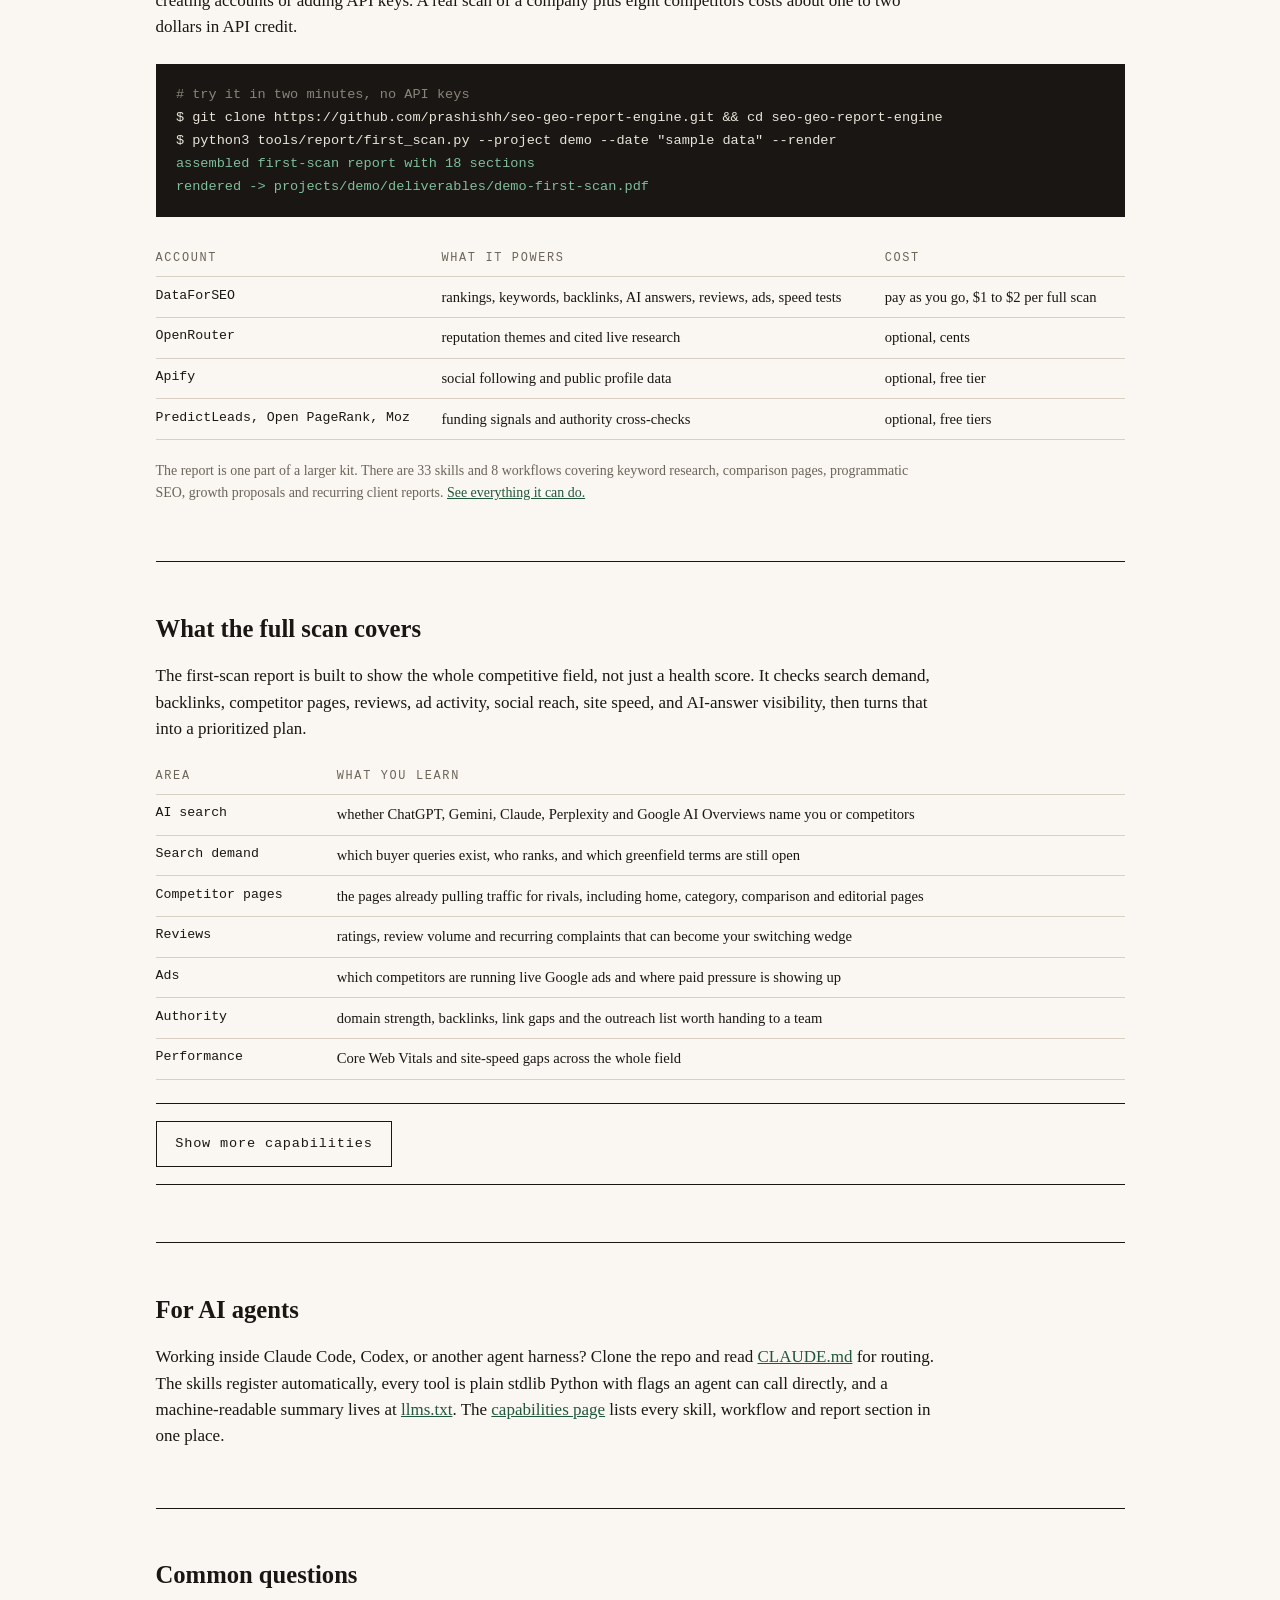
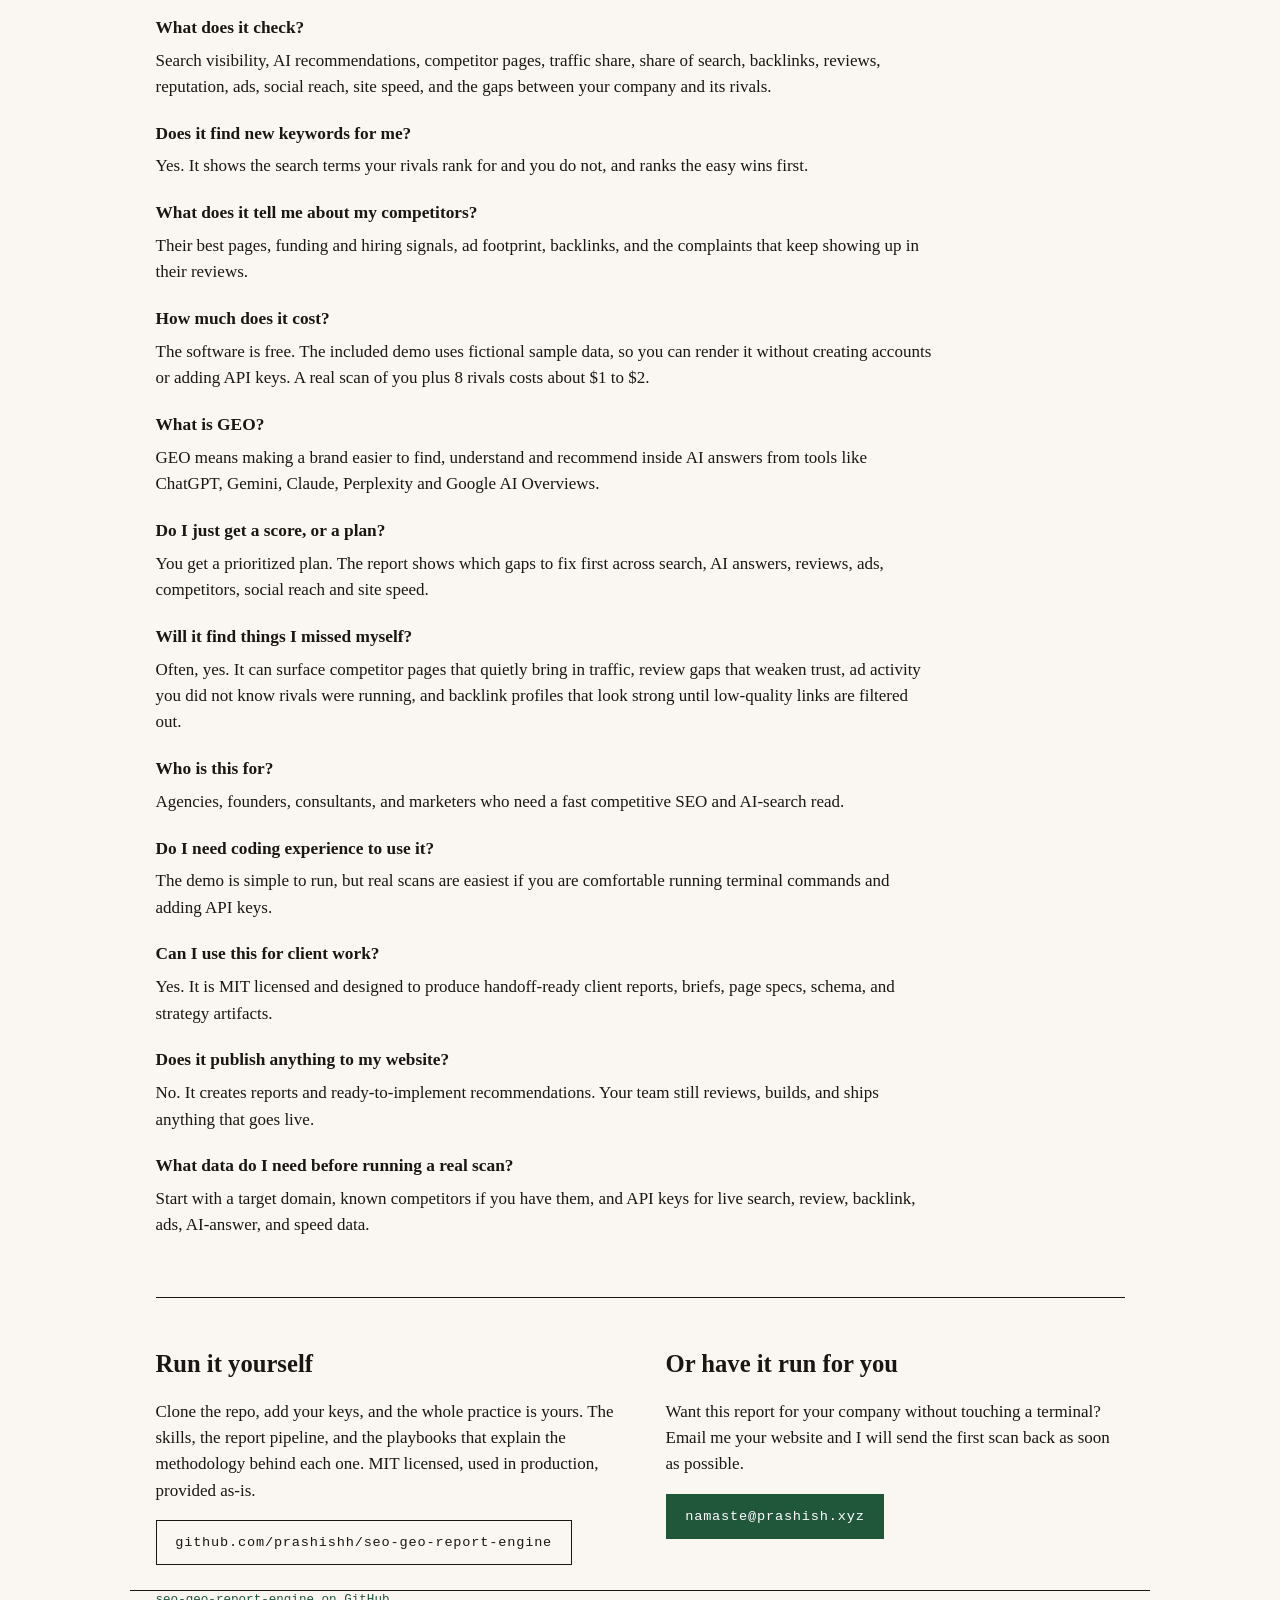
==== commit b11da826: "Humanize homepage FAQ copy" ====
--- a/docs/index.html
+++ b/docs/index.html
@@ -22,13 +22,13 @@
   "@context": "https://schema.org",
   "@type": "FAQPage",
   "mainEntity": [
-    {"@type": "Question", "name": "What does it check?", "acceptedAnswer": {"@type": "Answer", "text": "Search rankings, backlinks, traffic, reviews, ads, social, site speed, and whether AI tools like ChatGPT and Gemini recommend you or your rivals."}},
+    {"@type": "Question", "name": "What does it check?", "acceptedAnswer": {"@type": "Answer", "text": "Search visibility, AI recommendations, competitor pages, traffic share, share of search, backlinks, reviews, reputation, ads, social reach, site speed, and the gaps between your company and its rivals."}},
     {"@type": "Question", "name": "Does it find new keywords for me?", "acceptedAnswer": {"@type": "Answer", "text": "Yes. It shows the search terms your rivals rank for and you do not, and ranks the easy wins first."}},
     {"@type": "Question", "name": "What does it tell me about my competitors?", "acceptedAnswer": {"@type": "Answer", "text": "Their best pages, funding and hiring signals, ad footprint, backlinks, and the complaints that keep showing up in their reviews."}},
-    {"@type": "Question", "name": "How much does it cost?", "acceptedAnswer": {"@type": "Answer", "text": "The software is free. The demo needs no accounts. A real scan of you plus 8 rivals costs about $1 to $2."}},
-    {"@type": "Question", "name": "What is GEO?", "acceptedAnswer": {"@type": "Answer", "text": "Getting your brand recommended inside AI answers. Think of it as SEO for ChatGPT and Gemini."}},
-    {"@type": "Question", "name": "Do I just get a score, or a plan?", "acceptedAnswer": {"@type": "Answer", "text": "A plan. It ranks the exact moves to make first, based on demand and how easy each one is to win."}},
-    {"@type": "Question", "name": "Will it find things I missed myself?", "acceptedAnswer": {"@type": "Answer", "text": "Often, yes. Press that never linked back to you. A rival's backlinks that are mostly low-quality junk. A good rating sitting on almost no reviews."}},
+    {"@type": "Question", "name": "How much does it cost?", "acceptedAnswer": {"@type": "Answer", "text": "The software is free. The included demo uses fictional sample data, so you can render it without creating accounts or adding API keys. A real scan of you plus 8 rivals costs about $1 to $2."}},
+    {"@type": "Question", "name": "What is GEO?", "acceptedAnswer": {"@type": "Answer", "text": "GEO means making a brand easier to find, understand and recommend inside AI answers from tools like ChatGPT, Gemini, Claude, Perplexity and Google AI Overviews."}},
+    {"@type": "Question", "name": "Do I just get a score, or a plan?", "acceptedAnswer": {"@type": "Answer", "text": "You get a prioritized plan. The report shows which gaps to fix first across search, AI answers, reviews, ads, competitors, social reach and site speed."}},
+    {"@type": "Question", "name": "Will it find things I missed myself?", "acceptedAnswer": {"@type": "Answer", "text": "Often, yes. It can surface competitor pages that quietly bring in traffic, review gaps that weaken trust, ad activity you did not know rivals were running, and backlink profiles that look strong until low-quality links are filtered out."}},
     {"@type": "Question", "name": "Who is this for?", "acceptedAnswer": {"@type": "Answer", "text": "Agencies, founders, consultants, and marketers who need a fast competitive SEO and AI-search read."}},
     {"@type": "Question", "name": "Do I need coding experience to use it?", "acceptedAnswer": {"@type": "Answer", "text": "The demo is simple to run, but real scans are easiest if you are comfortable running terminal commands and adding API keys."}},
     {"@type": "Question", "name": "Can I use this for client work?", "acceptedAnswer": {"@type": "Answer", "text": "Yes. It is MIT licensed and designed to produce handoff-ready client reports, briefs, page specs, schema, and strategy artifacts."}},
@@ -153,7 +153,7 @@
 
 <section class="wrap">
   <h2>How it works</h2>
-  <p>Give it a website. Yours, a client's, or a competitor's.</p>
+  <p>Start with any website. It can be yours, a client's, or a competitor's.</p>
   <ol class="steps">
     <li><b>It maps the field:</b> You name the competitors, or let it find them from the site
         itself.</li>
@@ -161,16 +161,16 @@
         and ratings, live Google Ads activity, social following, site speed, and what ChatGPT,
         Gemini, Claude, Perplexity and Google AI actually say when buyers ask for a
         recommendation.</li>
-    <li><b>It finds the story:</b> Who owns the category's traffic. Which links competitors have
-        that you are missing, and which are worth chasing. Which keywords are wide-open greenfield
-        nobody has claimed. Whether AI engines recommend you or your rivals, question by
-        question.</li>
+    <li><b>It finds the story:</b> You see which competitors are getting found, which pages bring
+        them traffic, which review gaps matter, which ads are live, and whether AI engines
+        recommend you or your rivals, question by question.</li>
     <li><b>It writes the report:</b> A branded PDF where every headline comes straight from the
         data. Send it as is, or edit it first. There is also a live dashboard if you would rather
         browse the data than read a deck.</li>
   </ol>
-  <p><b>Free to download and run.</b> The demo report costs nothing and needs no accounts. A real
-  scan of a company plus eight competitors costs about one to two dollars in API credit.</p>
+  <p><b>Free to download and run.</b> The included demo uses fictional sample data, so you can
+  render the report without creating accounts or adding API keys. A real scan of a company plus
+  eight competitors costs about one to two dollars in API credit.</p>
   <div class="term"><span class="c"># try it in two minutes, no API keys</span>
 $ git clone https://github.com/prashishh/seo-geo-report-engine.git &amp;&amp; cd seo-geo-report-engine
 $ python3 tools/report/first_scan.py --project demo --date "sample data" --render
@@ -254,19 +254,19 @@
 <section class="wrap">
   <h2>Common questions</h2>
   <h3>What does it check?</h3>
-  <p>Search rankings, backlinks, traffic, reviews, ads, social, site speed, and whether AI tools like ChatGPT and Gemini recommend you or your rivals.</p>
+  <p>Search visibility, AI recommendations, competitor pages, traffic share, share of search, backlinks, reviews, reputation, ads, social reach, site speed, and the gaps between your company and its rivals.</p>
   <h3>Does it find new keywords for me?</h3>
   <p>Yes. It shows the search terms your rivals rank for and you do not, and ranks the easy wins first.</p>
   <h3>What does it tell me about my competitors?</h3>
   <p>Their best pages, funding and hiring signals, ad footprint, backlinks, and the complaints that keep showing up in their reviews.</p>
   <h3>How much does it cost?</h3>
-  <p>The software is free. The demo needs no accounts. A real scan of you plus 8 rivals costs about $1 to $2.</p>
+  <p>The software is free. The included demo uses fictional sample data, so you can render it without creating accounts or adding API keys. A real scan of you plus 8 rivals costs about $1 to $2.</p>
   <h3>What is GEO?</h3>
-  <p>Getting your brand recommended inside AI answers. Think of it as SEO for ChatGPT and Gemini.</p>
+  <p>GEO means making a brand easier to find, understand and recommend inside AI answers from tools like ChatGPT, Gemini, Claude, Perplexity and Google AI Overviews.</p>
   <h3>Do I just get a score, or a plan?</h3>
-  <p>A plan. It ranks the exact moves to make first, based on demand and how easy each one is to win.</p>
+  <p>You get a prioritized plan. The report shows which gaps to fix first across search, AI answers, reviews, ads, competitors, social reach and site speed.</p>
   <h3>Will it find things I missed myself?</h3>
-  <p>Often, yes. Press that never linked back to you. A rival's backlinks that are mostly low-quality junk. A good rating sitting on almost no reviews.</p>
+  <p>Often, yes. It can surface competitor pages that quietly bring in traffic, review gaps that weaken trust, ad activity you did not know rivals were running, and backlink profiles that look strong until low-quality links are filtered out.</p>
   <h3>Who is this for?</h3>
   <p>Agencies, founders, consultants, and marketers who need a fast competitive SEO and AI-search read.</p>
   <h3>Do I need coding experience to use it?</h3>
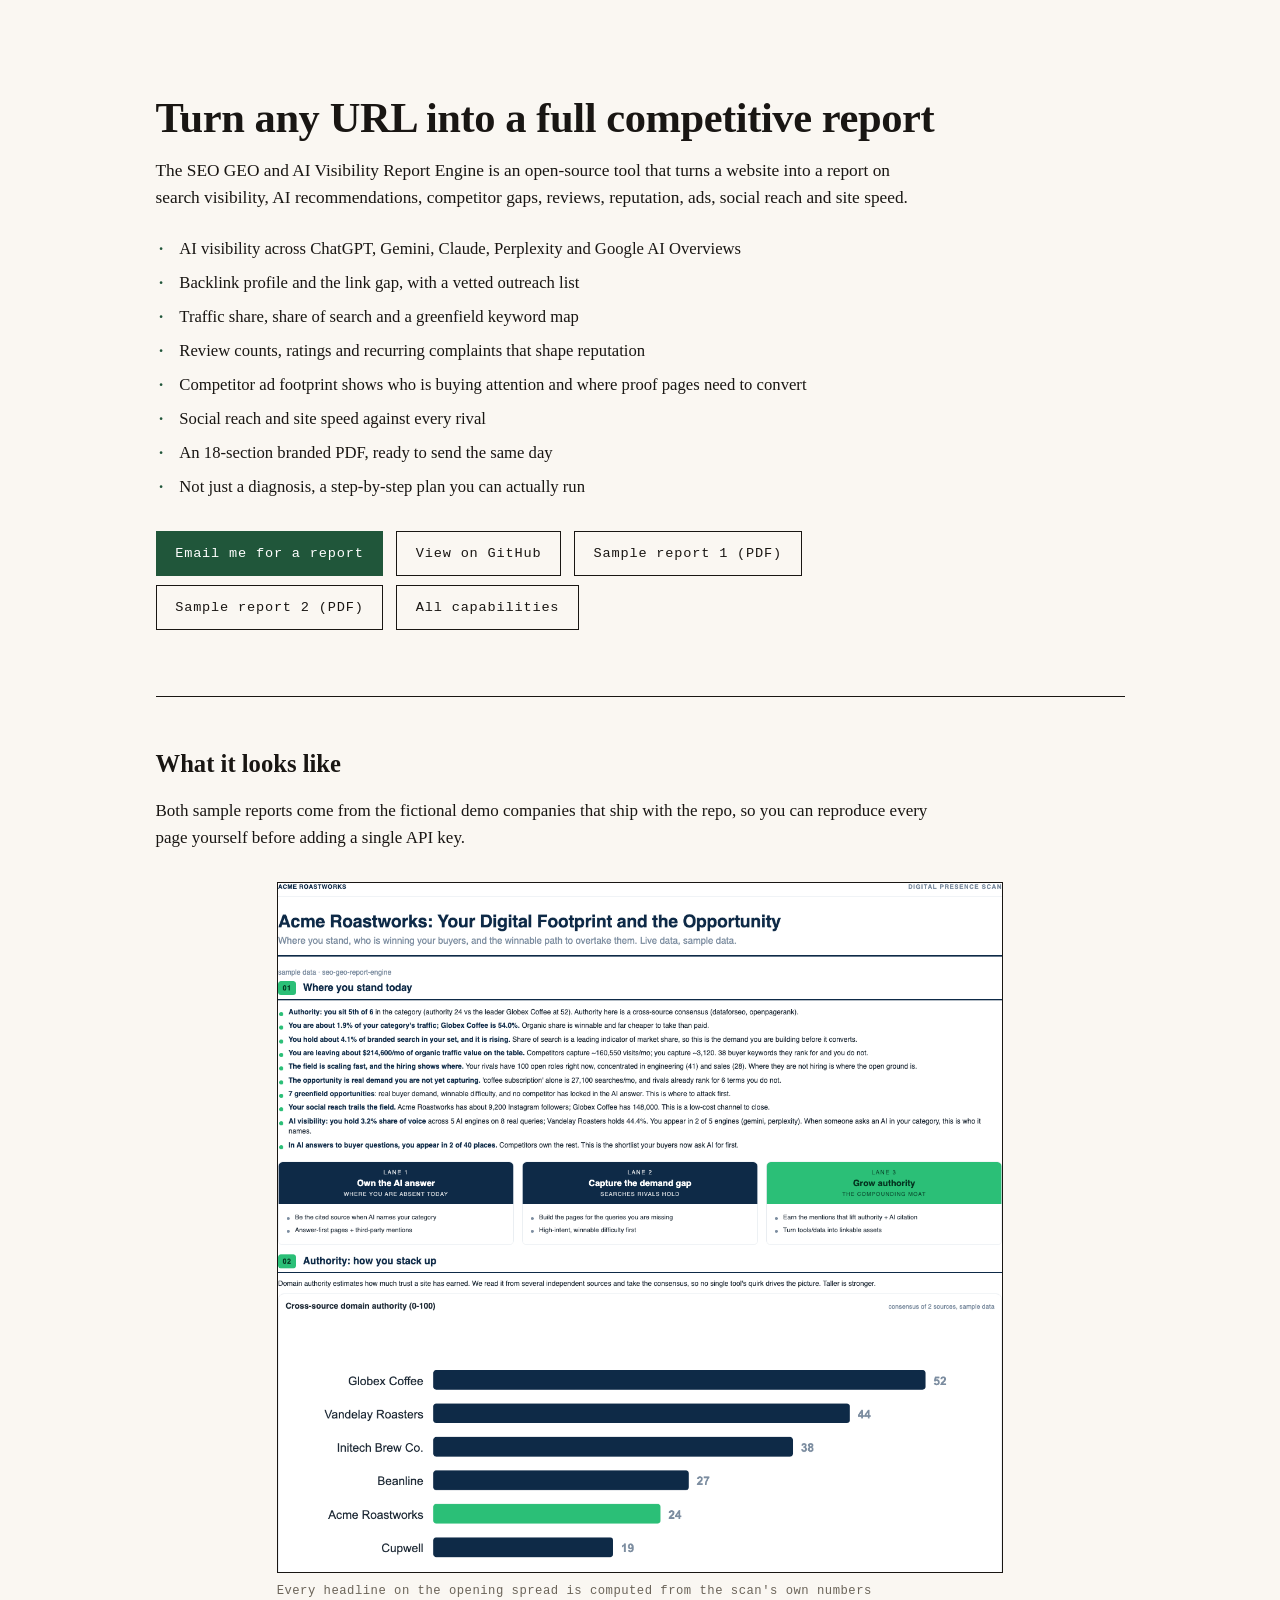
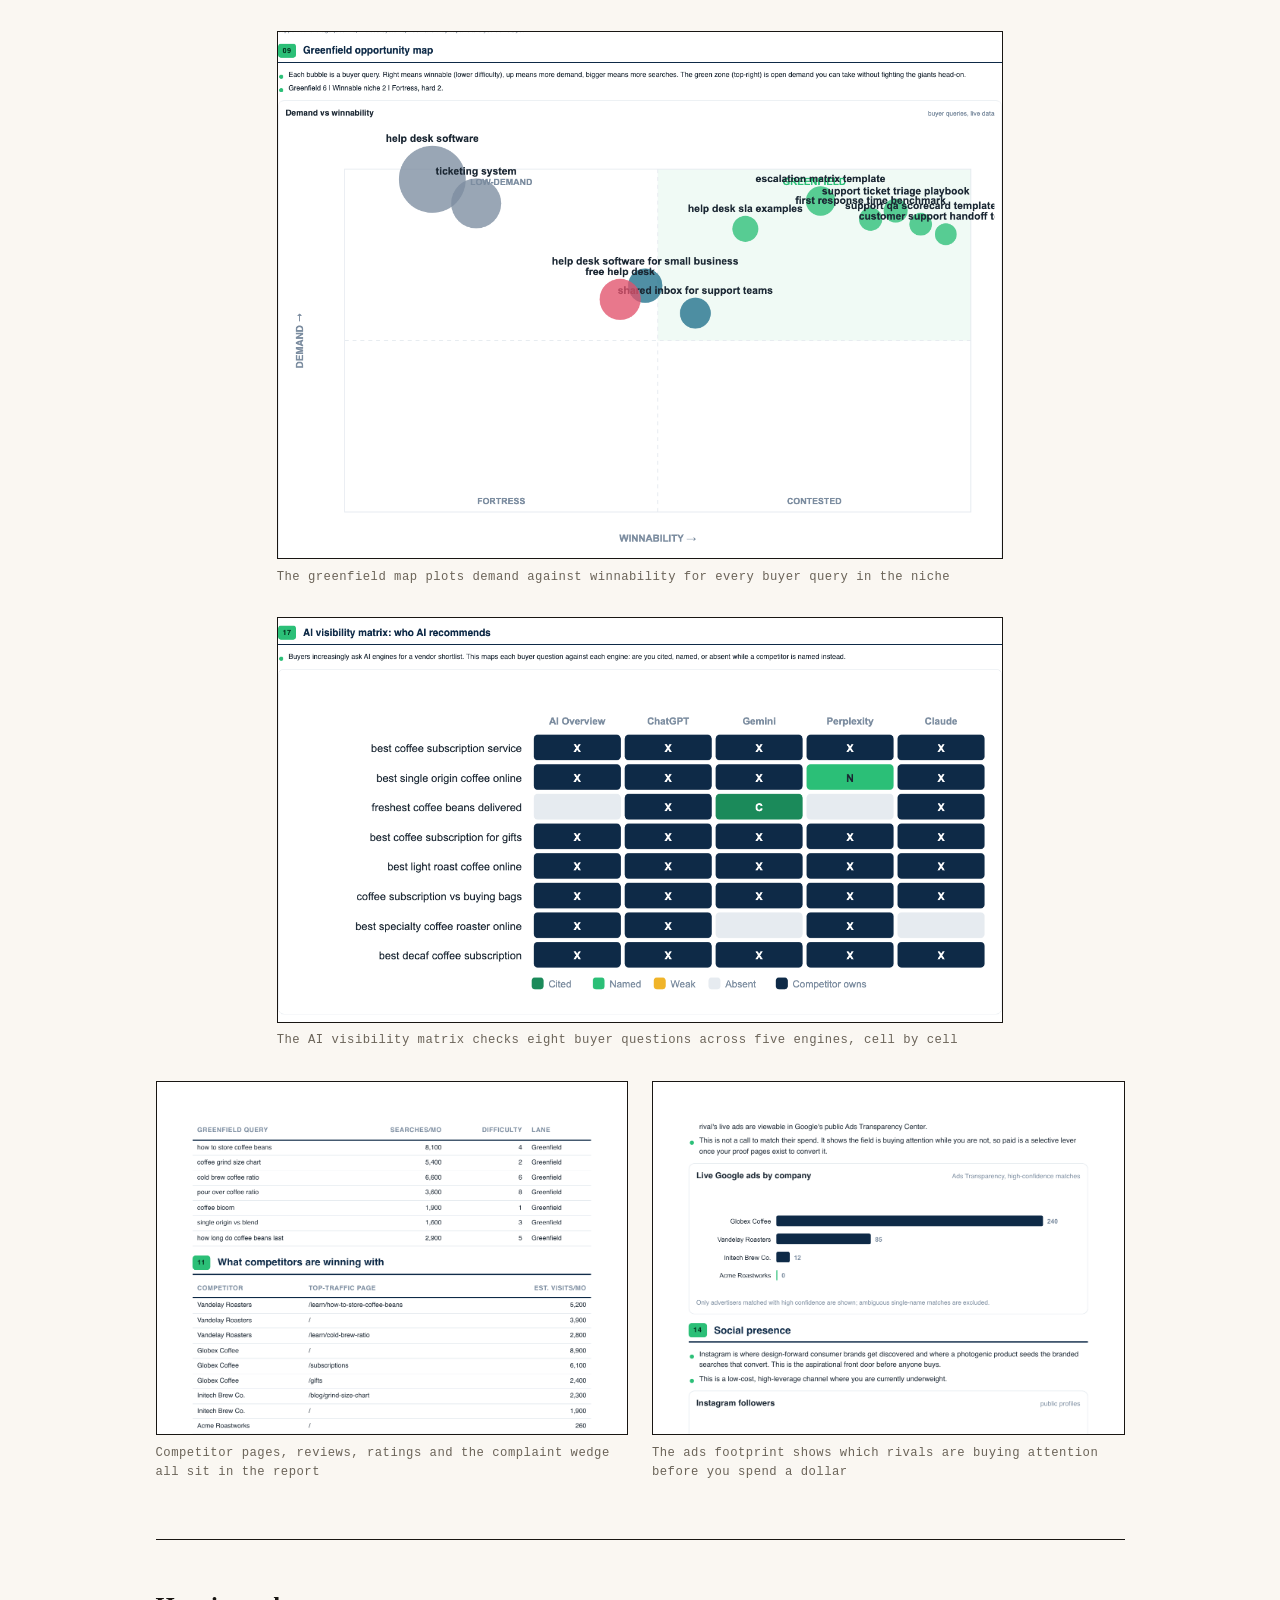
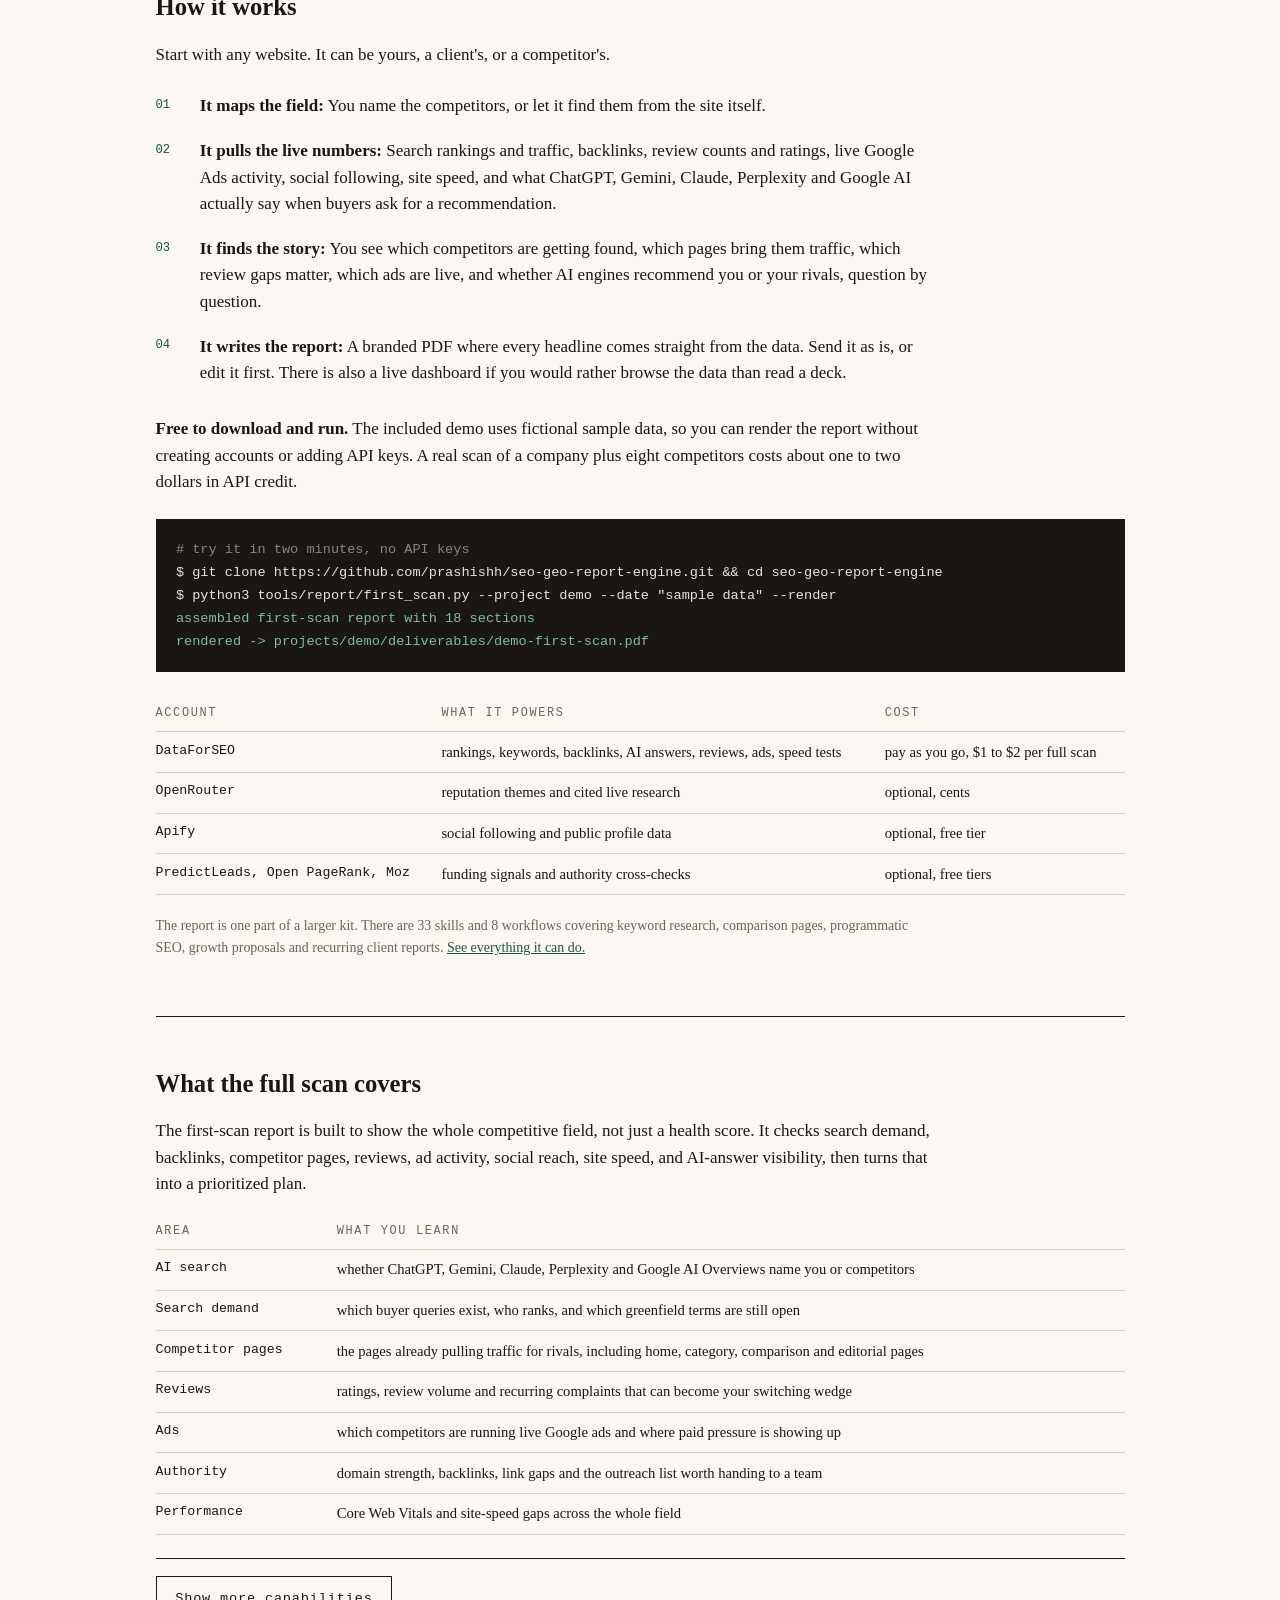
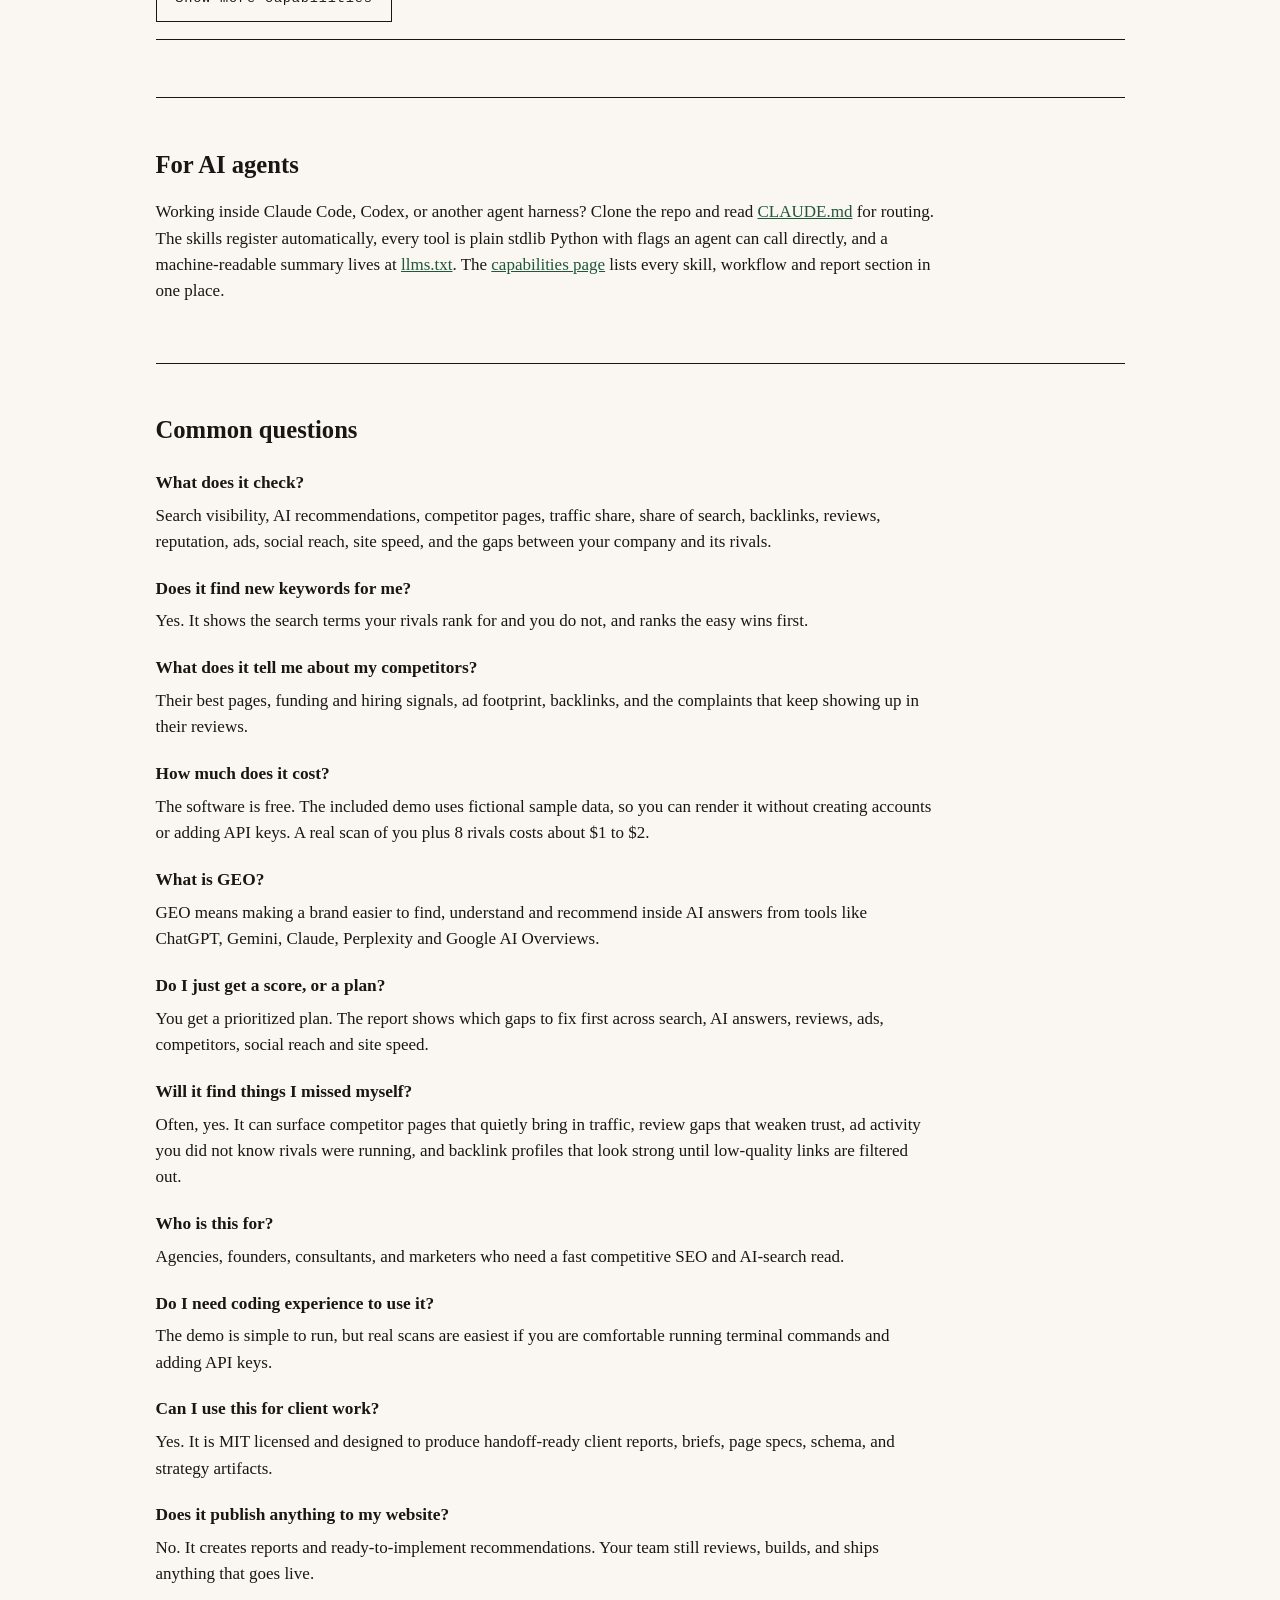
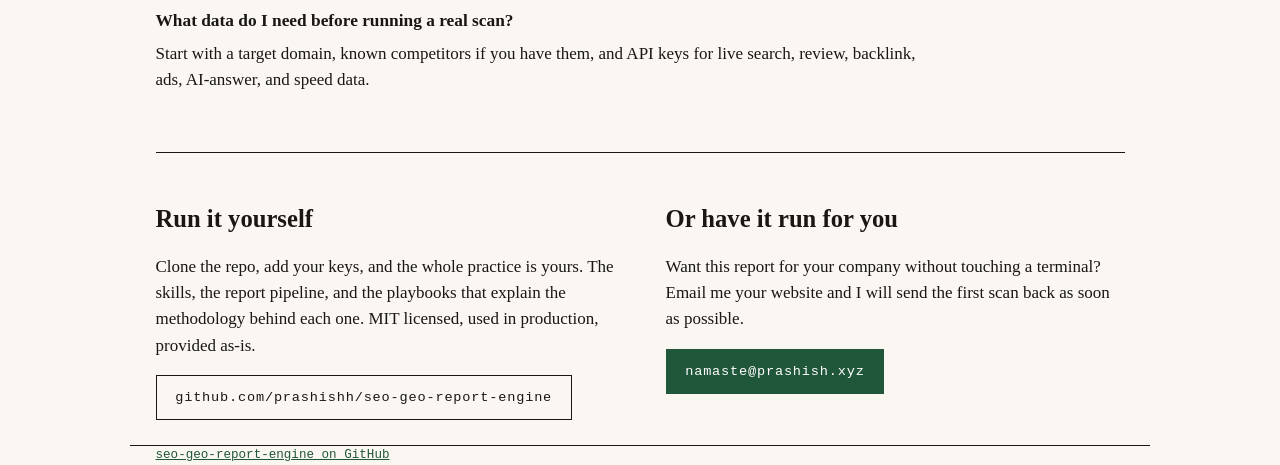
==== commit fc0b5231: "Refine homepage screenshot sizing" ====
--- a/docs/index.html
+++ b/docs/index.html
@@ -46,7 +46,7 @@
   *{margin:0;padding:0;box-sizing:border-box}
   html{font-size:17px;-webkit-text-size-adjust:100%}
   body{background:var(--paper);color:var(--ink);font-family:var(--serif);line-height:1.55;overflow-wrap:break-word}
-  img{max-width:100%}
+  img{max-width:100%;height:auto}
   .wrap{max-width:60rem;margin:0 auto;padding:0 1.5rem}
   a{color:var(--accent)}
   header.wrap{padding-top:5.5rem}
@@ -65,6 +65,7 @@
   .term .c{color:#8a8378}
   .term .g{color:#7fbf9a}
   figure{margin:1.8rem 0}
+  section.wrap > figure{max-width:75%;margin-left:auto;margin-right:auto}
   figure a{display:block}
   figure img{width:100%;display:block;border:1px solid var(--ink)}
   figcaption{font-family:var(--mono);font-size:.72rem;letter-spacing:.04em;color:var(--muted);margin-top:.5rem}
@@ -86,7 +87,7 @@
   summary:hover{background:var(--ink);color:var(--paper)}
   details[open] summary{margin-bottom:1rem;background:var(--ink);color:var(--paper)}
   .split{display:grid;grid-template-columns:1fr 1fr;gap:3rem;margin-top:.6rem}
-  @media(max-width:700px){.split,.proof-grid{grid-template-columns:1fr}html{font-size:16px}h1{font-size:1.95rem}header.wrap{padding-top:3.5rem}}
+  @media(max-width:700px){.split,.proof-grid{grid-template-columns:1fr}section.wrap > figure{max-width:100%}html{font-size:16px}h1{font-size:1.95rem}header.wrap{padding-top:3.5rem}}
   .btn{display:inline-block;font-family:var(--mono);font-size:.8rem;letter-spacing:.06em;padding:.65rem 1.1rem;border:1px solid var(--ink);color:var(--ink);text-decoration:none;background:transparent;margin:0 .5rem .5rem 0}
   .btn:hover{background:var(--ink);color:var(--paper)}
   .btn.solid{background:var(--accent);border-color:var(--accent);color:#fff}
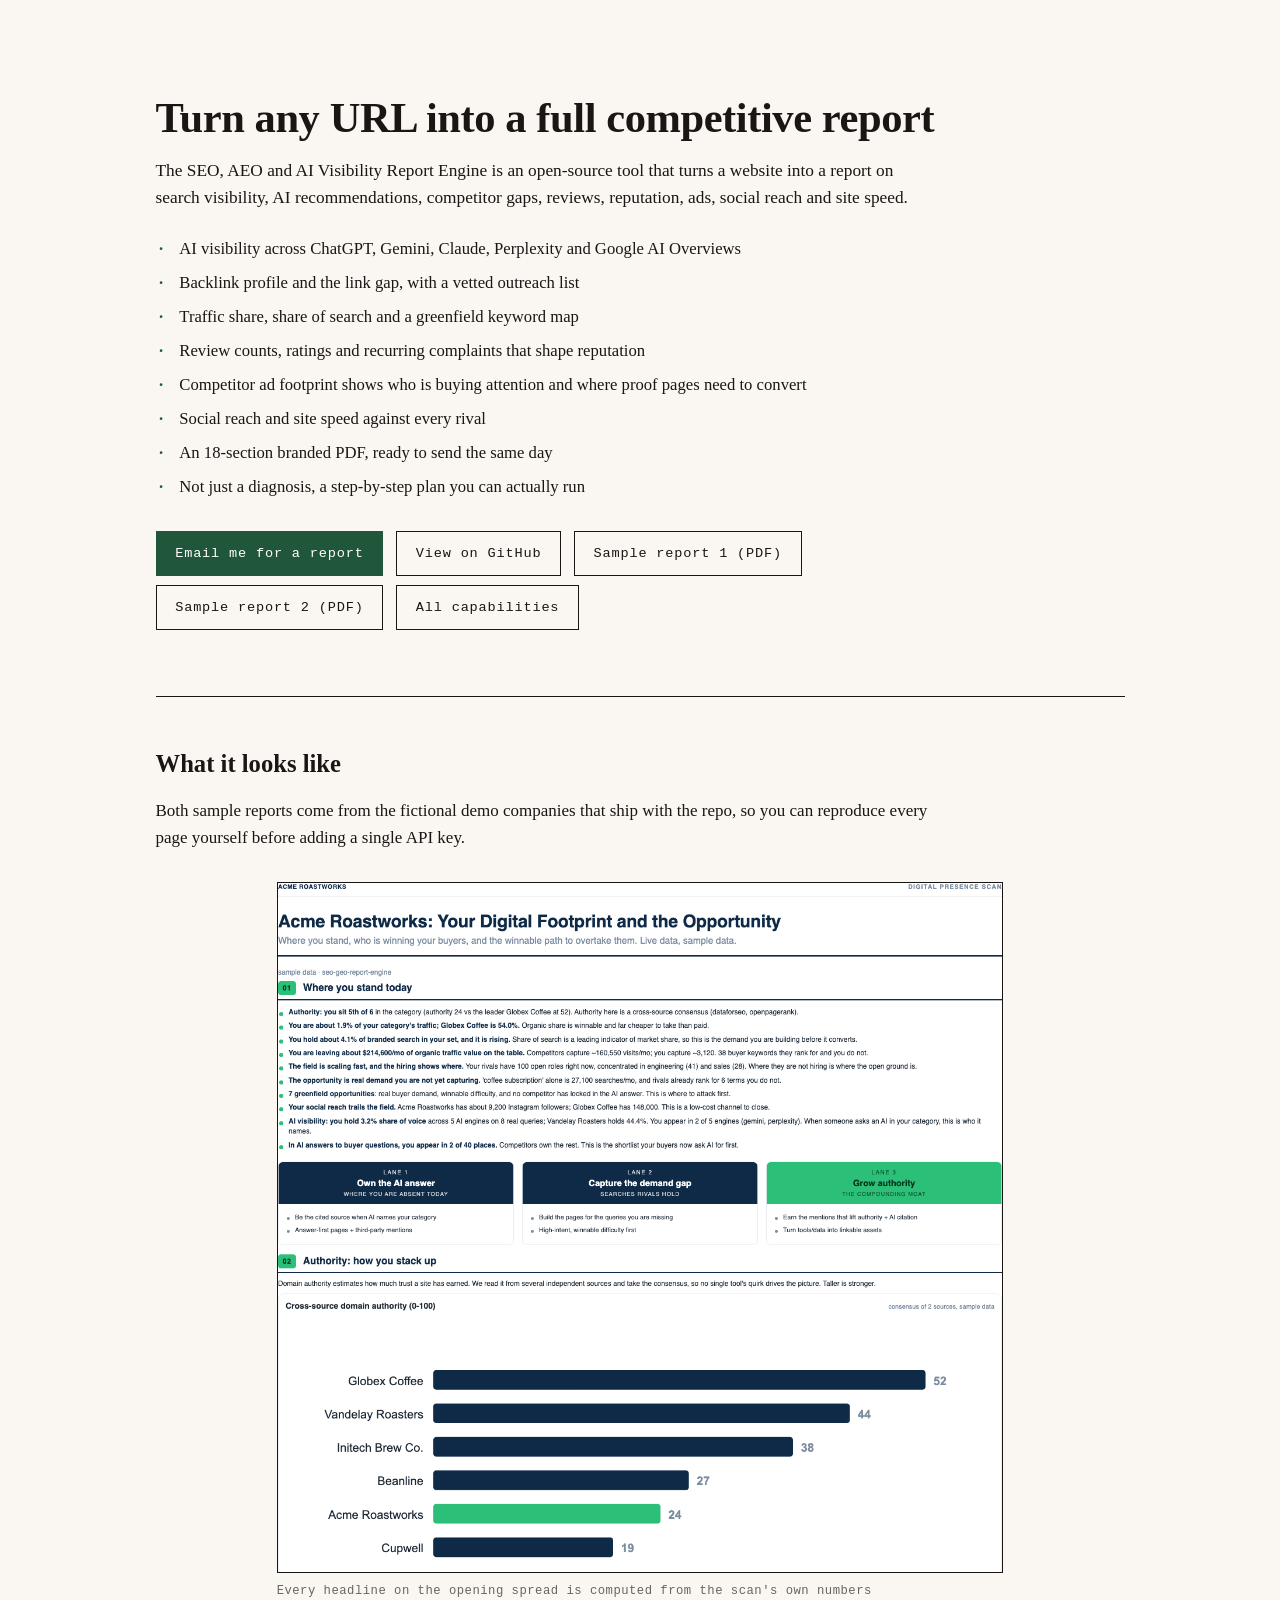
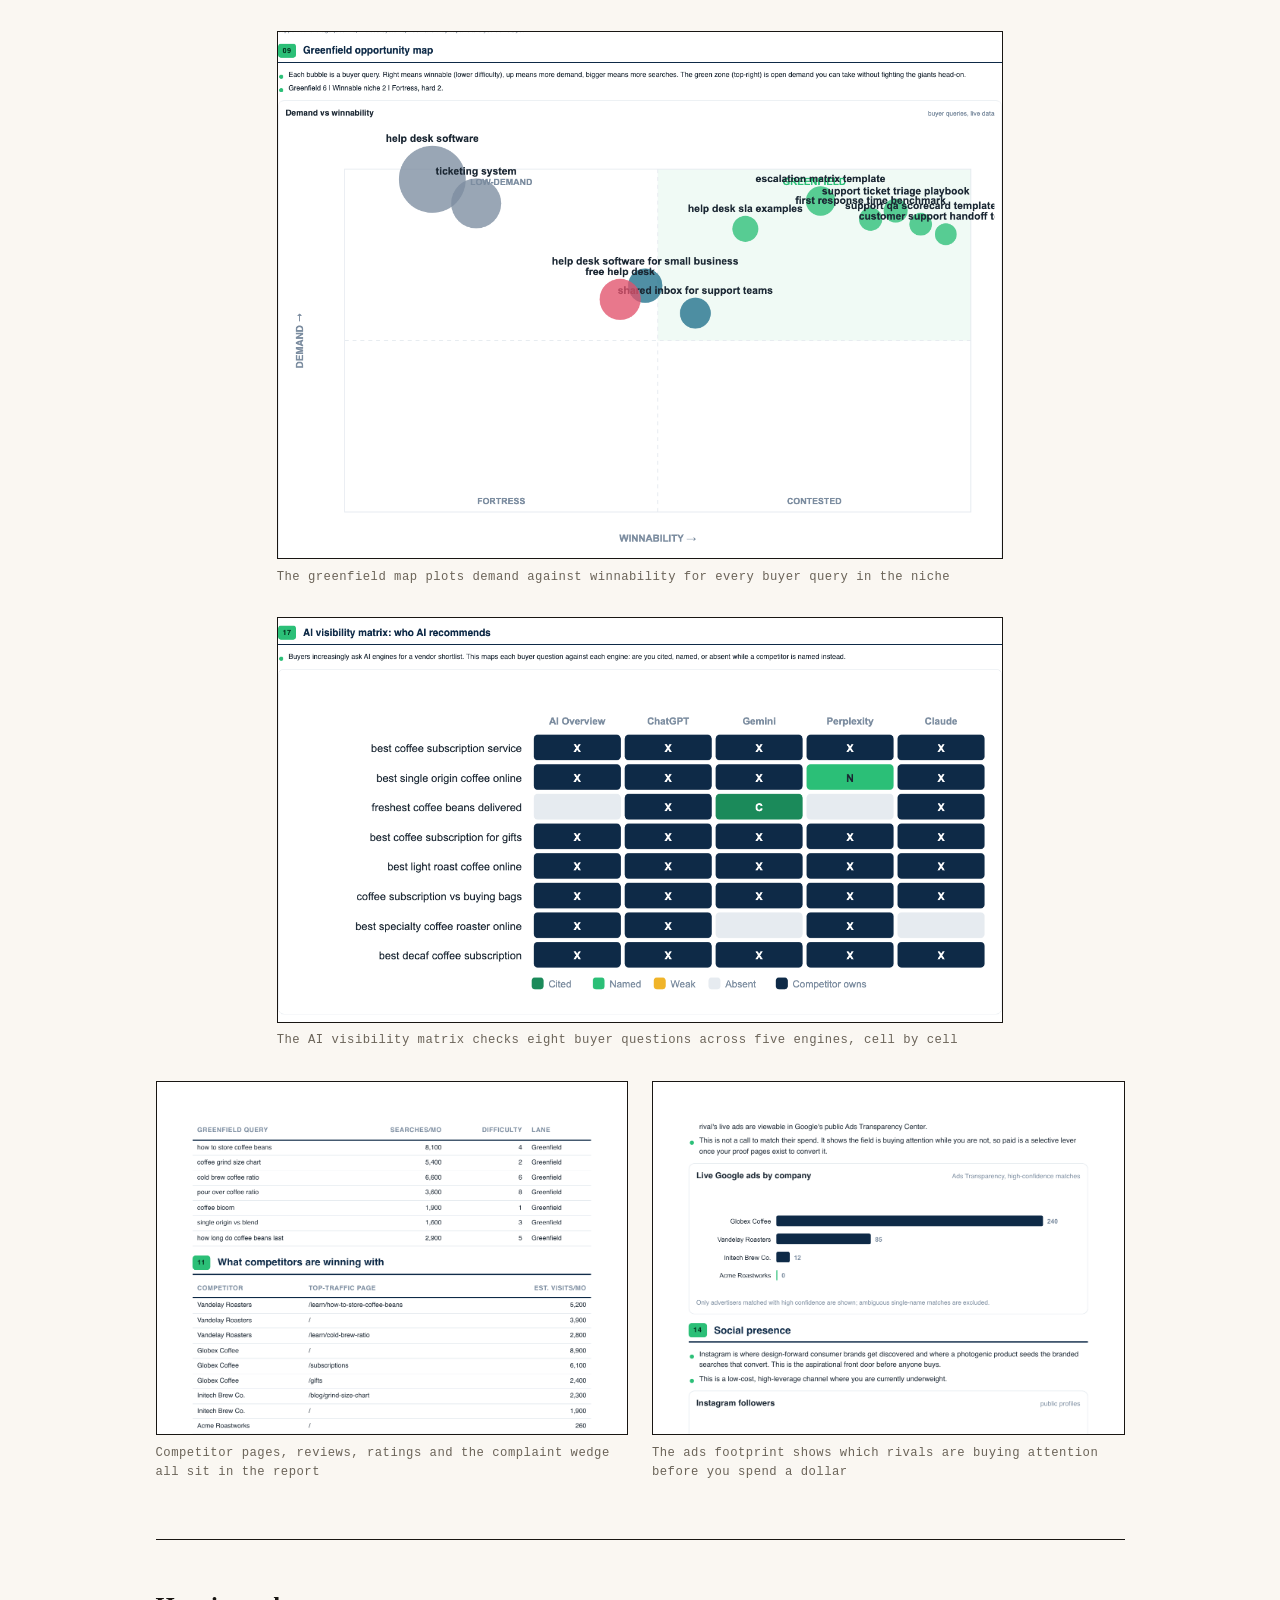
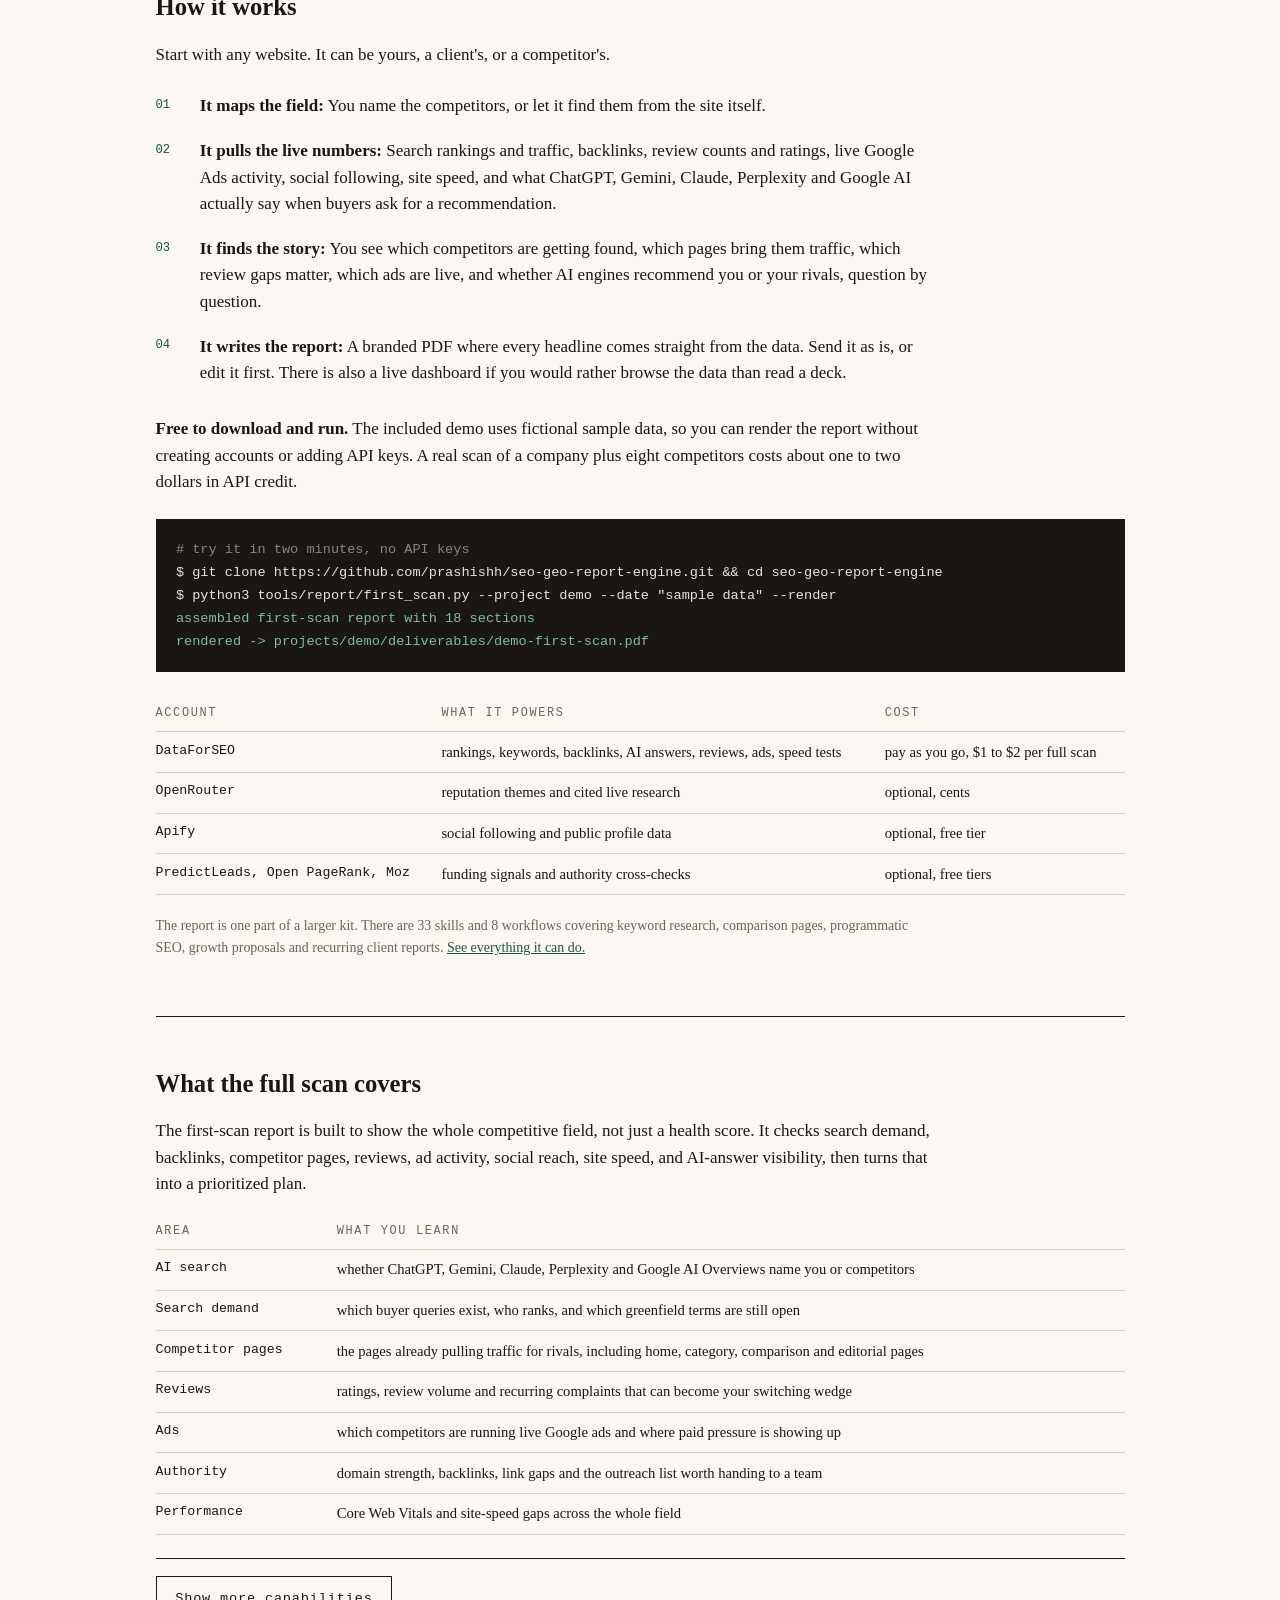
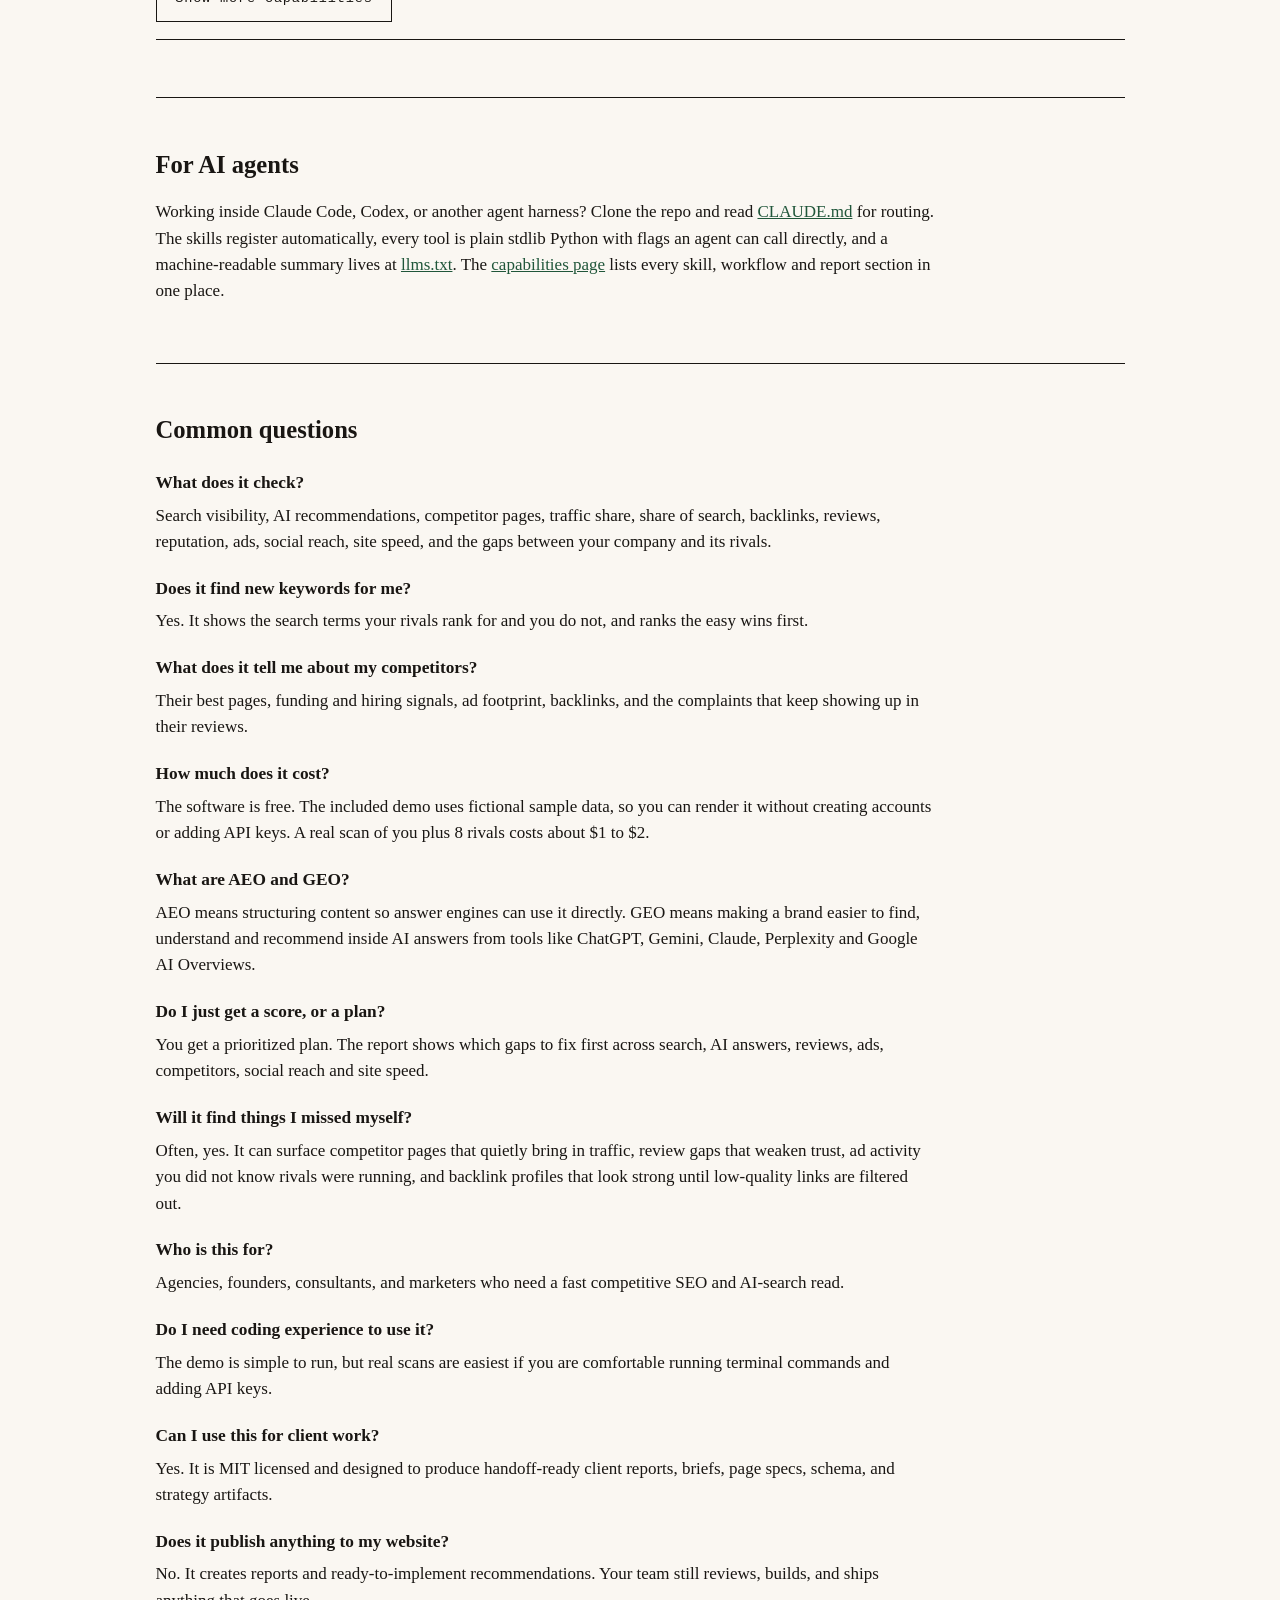
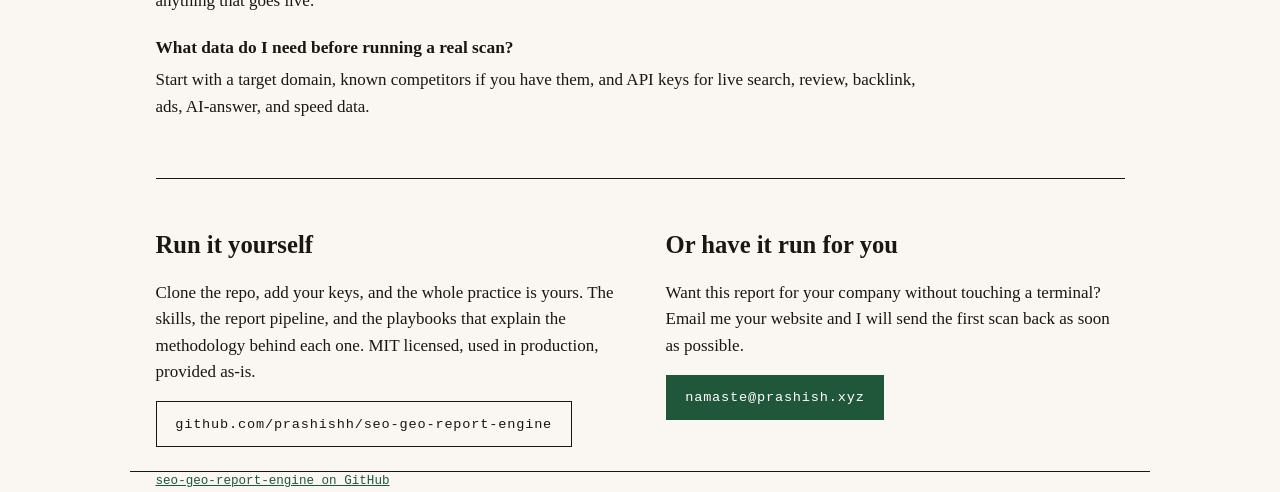
==== commit 7a7f7c92: "Update title to SEO AEO AI visibility" ====
--- a/docs/index.html
+++ b/docs/index.html
@@ -3,19 +3,19 @@
 <head>
 <meta charset="utf-8">
 <meta name="viewport" content="width=device-width, initial-scale=1">
-<title>SEO GEO and AI Visibility Report Engine</title>
-<meta name="description" content="Are you seen across search, AI, reviews, ads, social and competitors? An open-source SEO, GEO and AI visibility report engine. Point it at any website for an 18-section competitive report covering AI recommendations, competitor gaps, review counts, reputation, ads footprint, social reach and site speed.">
+<title>SEO, AEO and AI Visibility Report Engine</title>
+<meta name="description" content="Are you seen across search, AI, reviews, ads, social and competitors? An open-source SEO, AEO and AI visibility report engine. Point it at any website for an 18-section competitive report covering AI recommendations, competitor gaps, review counts, reputation, ads footprint, social reach and site speed.">
 <link rel="canonical" href="https://geoseo-visibility.prashish.xyz/">
 <meta property="og:type" content="website">
-<meta property="og:title" content="SEO GEO and AI Visibility Report Engine">
-<meta property="og:description" content="Are you seen across search, AI, reviews, ads, social and competitors? An open-source SEO, GEO and AI visibility report engine. Point it at any website for an 18-section competitive report covering AI recommendations, competitor gaps, review counts, reputation, ads footprint, social reach and site speed.">
+<meta property="og:title" content="SEO, AEO and AI Visibility Report Engine">
+<meta property="og:description" content="Are you seen across search, AI, reviews, ads, social and competitors? An open-source SEO, AEO and AI visibility report engine. Point it at any website for an 18-section competitive report covering AI recommendations, competitor gaps, review counts, reputation, ads footprint, social reach and site speed.">
 <meta property="og:url" content="https://geoseo-visibility.prashish.xyz/">
 <meta property="og:image" content="https://geoseo-visibility.prashish.xyz/assets/shot-summary.png">
 <meta name="twitter:card" content="summary_large_image">
-<meta name="twitter:title" content="SEO GEO and AI Visibility Report Engine">
-<meta name="twitter:description" content="Are you seen across search, AI, reviews, ads, social and competitors? An open-source SEO, GEO and AI visibility report engine. Point it at any website for an 18-section competitive report covering AI recommendations, competitor gaps, review counts, reputation, ads footprint, social reach and site speed.">
+<meta name="twitter:title" content="SEO, AEO and AI Visibility Report Engine">
+<meta name="twitter:description" content="Are you seen across search, AI, reviews, ads, social and competitors? An open-source SEO, AEO and AI visibility report engine. Point it at any website for an 18-section competitive report covering AI recommendations, competitor gaps, review counts, reputation, ads footprint, social reach and site speed.">
 <meta name="twitter:image" content="https://geoseo-visibility.prashish.xyz/assets/shot-summary.png">
-<script type="application/ld+json">{"@context": "https://schema.org", "@type": "SoftwareApplication", "name": "seo-geo-report-engine", "alternateName": "SEO GEO and AI Visibility Report Engine", "description": "Are you seen across search, AI, reviews, ads, social and competitors? An open-source SEO, GEO and AI visibility report engine. Point it at any website for an 18-section competitive report covering AI recommendations, competitor gaps, review counts, reputation, ads footprint, social reach and site speed.", "url": "https://geoseo-visibility.prashish.xyz/", "applicationCategory": "BusinessApplication", "operatingSystem": "macOS, Linux, Windows", "dateModified": "2026-07-04", "publisher": {"@type": "Organization", "name": "seo-geo-report-engine", "url": "https://geoseo-visibility.prashish.xyz/"}, "offers": {"@type": "Offer", "price": "0", "priceCurrency": "USD"}, "license": "https://opensource.org/license/mit/", "sameAs": ["https://github.com/prashishh/seo-geo-report-engine"]}</script>
+<script type="application/ld+json">{"@context": "https://schema.org", "@type": "SoftwareApplication", "name": "seo-geo-report-engine", "alternateName": "SEO, AEO and AI Visibility Report Engine", "description": "Are you seen across search, AI, reviews, ads, social and competitors? An open-source SEO, AEO and AI visibility report engine. Point it at any website for an 18-section competitive report covering AI recommendations, competitor gaps, review counts, reputation, ads footprint, social reach and site speed.", "url": "https://geoseo-visibility.prashish.xyz/", "applicationCategory": "BusinessApplication", "operatingSystem": "macOS, Linux, Windows", "dateModified": "2026-07-04", "publisher": {"@type": "Organization", "name": "seo-geo-report-engine", "url": "https://geoseo-visibility.prashish.xyz/"}, "offers": {"@type": "Offer", "price": "0", "priceCurrency": "USD"}, "license": "https://opensource.org/license/mit/", "sameAs": ["https://github.com/prashishh/seo-geo-report-engine"]}</script>
 <script type="application/ld+json">{"@context": "https://schema.org", "@type": "Organization", "name": "seo-geo-report-engine", "url": "https://geoseo-visibility.prashish.xyz/", "email": "namaste@prashish.xyz", "sameAs": ["https://github.com/prashishh/seo-geo-report-engine"]}</script>
 <script type="application/ld+json">
 {
@@ -26,7 +26,7 @@
     {"@type": "Question", "name": "Does it find new keywords for me?", "acceptedAnswer": {"@type": "Answer", "text": "Yes. It shows the search terms your rivals rank for and you do not, and ranks the easy wins first."}},
     {"@type": "Question", "name": "What does it tell me about my competitors?", "acceptedAnswer": {"@type": "Answer", "text": "Their best pages, funding and hiring signals, ad footprint, backlinks, and the complaints that keep showing up in their reviews."}},
     {"@type": "Question", "name": "How much does it cost?", "acceptedAnswer": {"@type": "Answer", "text": "The software is free. The included demo uses fictional sample data, so you can render it without creating accounts or adding API keys. A real scan of you plus 8 rivals costs about $1 to $2."}},
-    {"@type": "Question", "name": "What is GEO?", "acceptedAnswer": {"@type": "Answer", "text": "GEO means making a brand easier to find, understand and recommend inside AI answers from tools like ChatGPT, Gemini, Claude, Perplexity and Google AI Overviews."}},
+    {"@type": "Question", "name": "What are AEO and GEO?", "acceptedAnswer": {"@type": "Answer", "text": "AEO means structuring content so answer engines can use it directly. GEO means making a brand easier to find, understand and recommend inside AI answers from tools like ChatGPT, Gemini, Claude, Perplexity and Google AI Overviews."}},
     {"@type": "Question", "name": "Do I just get a score, or a plan?", "acceptedAnswer": {"@type": "Answer", "text": "You get a prioritized plan. The report shows which gaps to fix first across search, AI answers, reviews, ads, competitors, social reach and site speed."}},
     {"@type": "Question", "name": "Will it find things I missed myself?", "acceptedAnswer": {"@type": "Answer", "text": "Often, yes. It can surface competitor pages that quietly bring in traffic, review gaps that weaken trust, ad activity you did not know rivals were running, and backlink profiles that look strong until low-quality links are filtered out."}},
     {"@type": "Question", "name": "Who is this for?", "acceptedAnswer": {"@type": "Answer", "text": "Agencies, founders, consultants, and marketers who need a fast competitive SEO and AI-search read."}},
@@ -100,7 +100,7 @@
 
 <header class="wrap">
   <h1>Turn any URL into a full competitive report</h1>
-  <p class="def">The SEO GEO and AI Visibility Report Engine is an open-source tool that turns a
+  <p class="def">The SEO, AEO and AI Visibility Report Engine is an open-source tool that turns a
   website into a report on search visibility, AI recommendations, competitor gaps, reviews,
   reputation, ads, social reach and site speed.</p>
   <ul class="expect">
@@ -262,8 +262,8 @@
   <p>Their best pages, funding and hiring signals, ad footprint, backlinks, and the complaints that keep showing up in their reviews.</p>
   <h3>How much does it cost?</h3>
   <p>The software is free. The included demo uses fictional sample data, so you can render it without creating accounts or adding API keys. A real scan of you plus 8 rivals costs about $1 to $2.</p>
-  <h3>What is GEO?</h3>
-  <p>GEO means making a brand easier to find, understand and recommend inside AI answers from tools like ChatGPT, Gemini, Claude, Perplexity and Google AI Overviews.</p>
+  <h3>What are AEO and GEO?</h3>
+  <p>AEO means structuring content so answer engines can use it directly. GEO means making a brand easier to find, understand and recommend inside AI answers from tools like ChatGPT, Gemini, Claude, Perplexity and Google AI Overviews.</p>
   <h3>Do I just get a score, or a plan?</h3>
   <p>You get a prioritized plan. The report shows which gaps to fix first across search, AI answers, reviews, ads, competitors, social reach and site speed.</p>
   <h3>Will it find things I missed myself?</h3>
